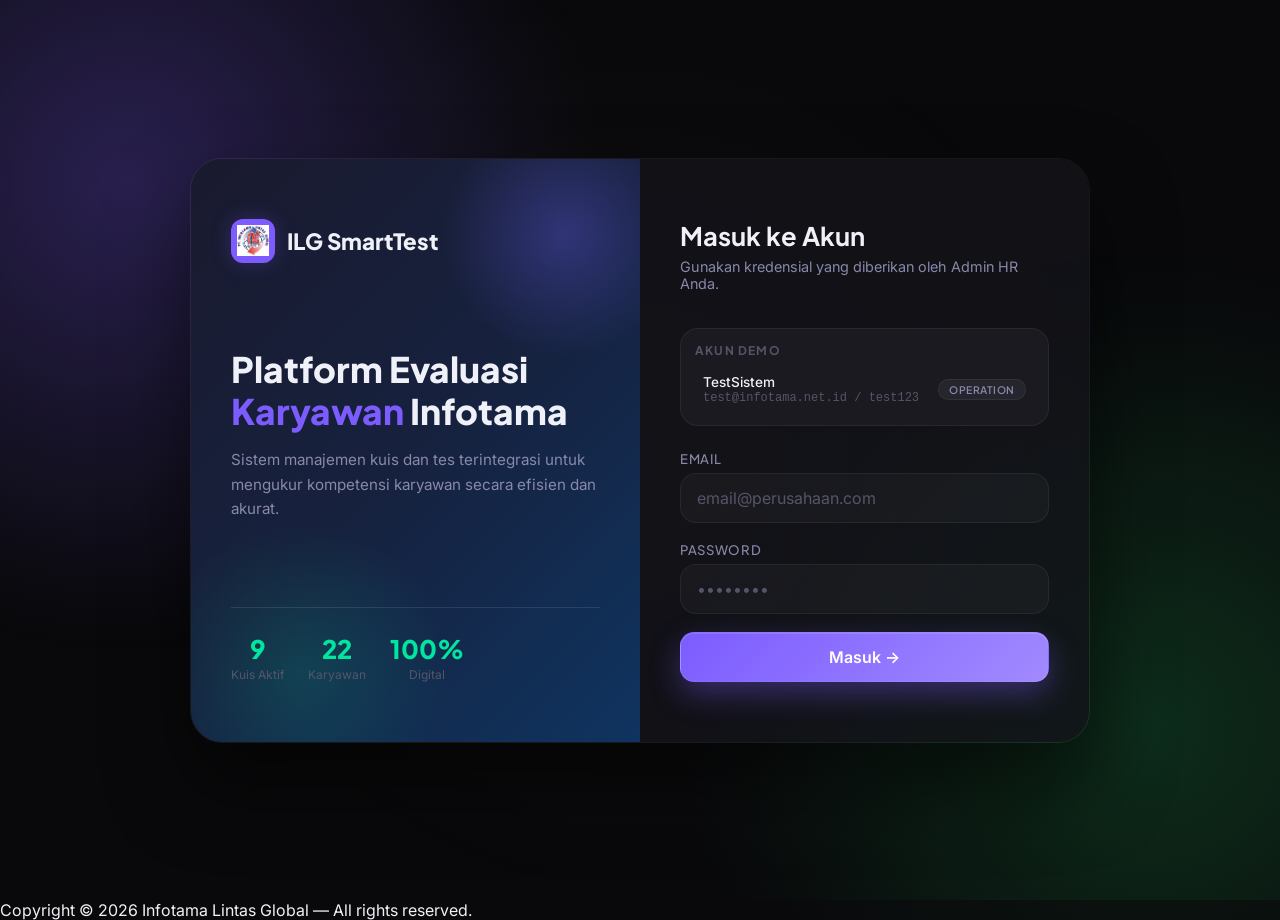
==== index.html @ 2c419a0a "Update index.html" ====
<!DOCTYPE html>
<html lang="id">
<head>
  <meta charset="UTF-8" />
  <meta name="viewport" content="width=device-width, initial-scale=1.0, maximum-scale=1.0, user-scalable=no">
  <title>ILG SmartTest — Sistem Kuis Karyawan</title>
  
  <link rel="preconnect" href="https://fonts.googleapis.com" />
  <link rel="preconnect" href="https://fonts.gstatic.com" crossorigin />
  <link href="https://fonts.googleapis.com/css2?family=Syne:wght@400;600;700;800&family=DM+Sans:ital,wght@0,300;0,400;0,500;0,700&display=swap" rel="stylesheet" />
  <link rel="manifest" href="manifest.json" />
  <link rel="stylesheet" href="style.css" />
  <link rel="stylesheet" href="style-modern-saas-2025.css">
</head>
<script>
     if ('serviceWorker' in navigator) {
       navigator.serviceWorker.register('/pwa/sw.js');
     }
     // fallback buat browser yang nggak support Background Sync (Safari/iOS)
     window.addEventListener('online', () => {
       navigator.serviceWorker.ready.then((reg) => {
         reg.active?.postMessage({ type: 'TRY_SYNC_RESULTS' });
       });
     });
   </script>
<body>
  <div id="app"></div>
  <script src="bundle1.min.js"></script>
  <footer class="site-footer">
    Copyright &copy; 2026 Infotama Lintas Global &mdash; All rights reserved.
  </footer>
</body>
</html>
---- style.css ----
:root {
  --bg-void: #0a0a0f;
  --bg-surface: #111118;
  --bg-card: #16161f;
  --bg-elevated: #1c1c28;
  --border: #2a2a3d;
  --border-bright: #3d3d5c;

  --accent: #6c63ff;
  --accent-glow: rgba(108, 99, 255, 0.25);
  --accent-dim: #3d3870;
  --green: #00e5a0;
  --green-glow: rgba(0, 229, 160, 0.2);
  --red: #ff4d6a;
  --red-glow: rgba(255, 77, 106, 0.2);
  --amber: #ffb347;
  --amber-glow: rgba(255, 179, 71, 0.2);

  --text-primary: #f0f0f8;
  --text-secondary: #8888aa;
  --text-muted: #55556a;

  --radius-sm: 6px;
  --radius-md: 12px;
  --radius-lg: 20px;
  --radius-xl: 28px;

  --font-display: 'Syne', sans-serif;
  --font-body: 'DM Sans', sans-serif;

  --transition: all 0.2s cubic-bezier(0.4, 0, 0.2, 1);
  --transition-slow: all 0.4s cubic-bezier(0.4, 0, 0.2, 1);
}

* { margin: 0; padding: 0; box-sizing: border-box; }

html {
  scroll-behavior: smooth;
  -webkit-text-size-adjust: 100%;
  -moz-text-size-adjust: 100%;
  text-size-adjust: 100%;
}

body {
  font-family: var(--font-body);
  background: var(--bg-void);
  color: var(--text-primary);
  min-height: 100vh;
  min-height: 100dvh;
  overflow-x: hidden;
  max-width: 100vw;
}

body::before {
  content: '';
  position: fixed;
  inset: 0;
  background:
    radial-gradient(ellipse 60% 40% at 15% 20%, rgba(108,99,255,0.08) 0%, transparent 60%),
    radial-gradient(ellipse 40% 60% at 85% 80%, rgba(0,229,160,0.05) 0%, transparent 60%);
  pointer-events: none;
  z-index: 0;
}

#app { position: relative; z-index: 1; }

::-webkit-scrollbar { width: 6px; }
::-webkit-scrollbar-track { background: var(--bg-surface); }
::-webkit-scrollbar-thumb { background: var(--border-bright); border-radius: 3px; }
::-webkit-scrollbar-thumb:hover { background: var(--accent-dim); }

h1, h2, h3, h4 { font-family: var(--font-display); }

/* ===== LAYOUT ===== */
.container { max-width: 1200px; margin: 0 auto; padding: 0 24px; }

/* ===== BUTTON SYSTEM ===== */
.btn {
  display: inline-flex; align-items: center; gap: 8px;
  padding: 10px 20px; border: none; border-radius: var(--radius-sm);
  font-family: var(--font-body); font-size: 0.9rem; font-weight: 500;
  cursor: pointer; transition: var(--transition); text-decoration: none;
  white-space: nowrap; position: relative; overflow: hidden;
  /* Touch-friendly */
  -webkit-tap-highlight-color: transparent;
  touch-action: manipulation;
}
.btn::after {
  content: ''; position: absolute; inset: 0;
  background: rgba(255,255,255,0); transition: var(--transition);
}
.btn:hover::after { background: rgba(255,255,255,0.06); }
.btn:active { transform: scale(0.97); }

.btn-primary {
  background: var(--accent); color: #fff;
  box-shadow: 0 0 20px var(--accent-glow);
}
.btn-primary:hover { box-shadow: 0 0 30px var(--accent-glow), 0 0 60px rgba(108,99,255,0.15); }

.btn-ghost {
  background: transparent; color: var(--text-secondary);
  border: 1px solid var(--border);
}
.btn-ghost:hover { border-color: var(--accent); color: var(--text-primary); }

.btn-danger {
  background: rgba(255,77,106,0.15); color: var(--red);
  border: 1px solid rgba(255,77,106,0.3);
}
.btn-danger:hover { background: rgba(255,77,106,0.25); }

.btn-success {
  background: rgba(0,229,160,0.15); color: var(--green);
  border: 1px solid rgba(0,229,160,0.3);
}
.btn-success:hover { background: rgba(0,229,160,0.25); }

.btn-sm { padding: 6px 14px; font-size: 0.8rem; }
.btn-lg { padding: 14px 28px; font-size: 1rem; font-weight: 600; }
.btn-full { width: 100%; justify-content: center; }

/* ===== CARD ===== */
.card {
  background: var(--bg-card); border: 1px solid var(--border);
  border-radius: var(--radius-lg); padding: 24px;
  transition: var(--transition);
}
.card:hover { border-color: var(--border-bright); }

.card-elevated {
  background: var(--bg-elevated); border: 1px solid var(--border-bright);
}

/* ===== BADGE ===== */
.badge {
  display: inline-flex; align-items: center; gap: 4px;
  padding: 3px 10px; border-radius: 99px;
  font-size: 0.75rem; font-weight: 600; font-family: var(--font-display);
  letter-spacing: 0.05em; text-transform: uppercase;
}
.badge-accent { background: var(--accent-glow); color: var(--accent); border: 1px solid var(--accent-dim); }
.badge-green { background: var(--green-glow); color: var(--green); border: 1px solid rgba(0,229,160,0.3); }
.badge-red { background: var(--red-glow); color: var(--red); border: 1px solid rgba(255,77,106,0.3); }
.badge-amber { background: var(--amber-glow); color: var(--amber); border: 1px solid rgba(255,179,71,0.3); }
.badge-muted { background: rgba(136,136,170,0.1); color: var(--text-secondary); border: 1px solid var(--border); }

/* ===== FORM ===== */
.form-group { display: flex; flex-direction: column; gap: 6px; margin-bottom: 18px; }
.form-label {
  font-size: 0.82rem; font-weight: 500; color: var(--text-secondary);
  font-family: var(--font-display); letter-spacing: 0.05em; text-transform: uppercase;
}
.form-input, .form-select, .form-textarea {
  background: var(--bg-elevated); border: 1px solid var(--border);
  border-radius: var(--radius-sm); padding: 11px 14px;
  color: var(--text-primary); font-family: var(--font-body);
  /* PENTING: min 16px agar iOS Safari tidak auto-zoom saat focus */
  font-size: 16px;
  transition: var(--transition); outline: none; width: 100%;
  -webkit-appearance: none;
  appearance: none;
}
.form-input:focus, .form-select:focus, .form-textarea:focus {
  border-color: var(--accent); box-shadow: 0 0 0 3px var(--accent-glow);
}
.form-input::placeholder { color: var(--text-muted); }
.form-select { cursor: pointer; }
.form-select option { background: var(--bg-elevated); color: var(--text-primary); }
.form-textarea { resize: vertical; min-height: 100px; }

/* ===========================
   LOGIN PAGE
   =========================== */
.login-page {
  min-height: 100vh;
  min-height: 100dvh;
  display: flex; align-items: center; justify-content: center;
  padding: 24px;
}
.login-wrap {
  display: grid; grid-template-columns: 1fr 1fr;
  max-width: 900px; width: 100%; border-radius: var(--radius-xl);
  overflow: hidden; border: 1px solid var(--border);
  box-shadow: 0 40px 80px rgba(0,0,0,0.5);
}
.login-hero {
  background: linear-gradient(135deg, #1a1a2e 0%, #16213e 50%, #0f3460 100%);
  padding: 60px 40px; display: flex; flex-direction: column;
  justify-content: space-between; position: relative; overflow: hidden;
}
.login-hero::before {
  content: '';
  position: absolute; top: -50px; right: -50px;
  width: 250px; height: 250px;
  border-radius: 50%;
  background: radial-gradient(circle, rgba(108,99,255,0.3) 0%, transparent 70%);
}
.login-hero::after {
  content: '';
  position: absolute; bottom: -80px; left: -40px;
  width: 300px; height: 300px; border-radius: 50%;
  background: radial-gradient(circle, rgba(0,229,160,0.15) 0%, transparent 70%);
}
.login-hero-logo {
  display: flex; align-items: center; gap: 12px; position: relative; z-index: 1;
}
.login-hero-logo-icon {
  width: 44px; height: 44px; background: var(--accent);
  border-radius: var(--radius-sm); display: flex; align-items: center; justify-content: center;
  font-size: 1.3rem; box-shadow: 0 0 20px var(--accent-glow);
}
.login-hero-logo span {
  font-family: var(--font-display); font-size: 1.4rem; font-weight: 800;
  color: var(--text-primary);
}
.login-hero-content { position: relative; z-index: 1; }
.login-hero-content h2 {
  font-size: 2.2rem; font-weight: 800; line-height: 1.2; margin-bottom: 16px;
  color: var(--text-primary);
}
.login-hero-content h2 span { color: var(--accent); }
.login-hero-content p { color: var(--text-secondary); line-height: 1.6; font-size: 0.95rem; }
.login-hero-stats {
  display: flex; gap: 24px; position: relative; z-index: 1;
  padding-top: 24px; border-top: 1px solid rgba(255,255,255,0.1);
}
.login-stat-item { text-align: center; }
.login-stat-item .val {
  font-family: var(--font-display); font-size: 1.6rem; font-weight: 800;
  color: var(--green);
}
.login-stat-item .lbl { font-size: 0.75rem; color: var(--text-muted); margin-top: 2px; }

.login-form-wrap {
  background: var(--bg-card); padding: 60px 40px;
  display: flex; flex-direction: column; justify-content: center;
}
.login-form-wrap h3 {
  font-size: 1.6rem; font-weight: 700; margin-bottom: 6px;
}
.login-form-wrap > p {
  color: var(--text-secondary); font-size: 0.9rem; margin-bottom: 36px;
}

.demo-accounts {
  background: var(--bg-elevated); border: 1px solid var(--border);
  border-radius: var(--radius-md); padding: 14px; margin-bottom: 24px;
}
.demo-accounts h4 {
  font-size: 0.75rem; font-weight: 700; color: var(--text-muted);
  font-family: var(--font-display); letter-spacing: 0.1em; text-transform: uppercase;
  margin-bottom: 10px;
}
.demo-row {
  display: flex; justify-content: space-between; align-items: center;
  padding: 6px 8px; border-bottom: 1px solid var(--border); cursor: pointer;
  border-radius: var(--radius-sm); transition: var(--transition);
  -webkit-tap-highlight-color: transparent;
  touch-action: manipulation;
}
.demo-row:last-child { border-bottom: none; }
.demo-row:hover { background: var(--bg-card); }
.demo-row-info { display: flex; flex-direction: column; gap: 1px; }
.demo-row-info .name { font-size: 0.85rem; font-weight: 500; color: var(--text-primary); }
.demo-row-info .creds { font-size: 0.75rem; color: var(--text-muted); font-family: monospace; }
.demo-row .badge { font-size: 0.65rem; }

/* ===========================
   NAV / SIDEBAR
   =========================== */
.layout { display: flex; min-height: 100vh; min-height: 100dvh; }

.sidebar {
  width: 260px; background: var(--bg-surface); border-right: 1px solid var(--border);
  display: flex; flex-direction: column; position: fixed; top: 0; left: 0;
  height: 100vh; z-index: 100; transition: var(--transition-slow);
  overflow-y: auto;
}
.sidebar-logo {
  padding: 28px 24px; display: flex; align-items: center; gap: 12px;
  border-bottom: 1px solid var(--border);
}
.sidebar-logo-icon {
  width: 40px; height: 40px; background: var(--accent);
  border-radius: var(--radius-sm); display: flex; align-items: center; justify-content: center;
  font-size: 1.2rem; flex-shrink: 0; box-shadow: 0 0 16px var(--accent-glow);
}
.sidebar-logo span {
  font-family: var(--font-display); font-size: 1.2rem; font-weight: 800;
}

.sidebar-user {
  padding: 20px 24px; border-bottom: 1px solid var(--border);
  display: flex; align-items: center; gap: 12px;
}
.sidebar-avatar {
  width: 38px; height: 38px; border-radius: 50%;
  background: linear-gradient(135deg, var(--accent), var(--green));
  display: flex; align-items: center; justify-content: center;
  font-family: var(--font-display); font-weight: 700; font-size: 0.9rem; flex-shrink: 0;
}
.sidebar-user-info { min-width: 0; }
.sidebar-user-info .name {
  font-size: 0.9rem; font-weight: 600; white-space: nowrap;
  overflow: hidden; text-overflow: ellipsis;
}
.sidebar-user-info .role { font-size: 0.75rem; color: var(--text-secondary); }

.sidebar-nav { padding: 16px 12px; flex: 1; }
.sidebar-section-label {
  font-size: 0.65rem; font-weight: 700; color: var(--text-muted);
  letter-spacing: 0.12em; text-transform: uppercase;
  padding: 0 12px; margin: 20px 0 8px;
  font-family: var(--font-display);
}
.sidebar-section-label:first-child { margin-top: 0; }

.nav-item {
  display: flex; align-items: center; gap: 10px;
  padding: 10px 12px; border-radius: var(--radius-sm);
  color: var(--text-secondary); font-size: 0.88rem; font-weight: 400;
  cursor: pointer; transition: var(--transition); position: relative;
  margin-bottom: 2px;
  -webkit-tap-highlight-color: transparent;
  touch-action: manipulation;
}
.nav-item:hover { background: var(--bg-elevated); color: var(--text-primary); }
.nav-item.active {
  background: var(--accent-glow); color: var(--accent);
  border: 1px solid rgba(108,99,255,0.2);
  font-weight: 500;
}
.nav-item .icon { font-size: 1rem; width: 20px; text-align: center; flex-shrink: 0; }
.nav-item .count {
  margin-left: auto; background: var(--accent); color: #fff;
  font-size: 0.65rem; font-weight: 700; padding: 1px 6px; border-radius: 99px;
}

.sidebar-footer {
  padding: 20px 24px; border-top: 1px solid var(--border);
}
.logout-btn {
  display: flex; align-items: center; gap: 10px;
  color: var(--text-muted); font-size: 0.85rem; cursor: pointer;
  padding: 8px 12px; border-radius: var(--radius-sm);
  transition: var(--transition); width: 100%;
  -webkit-tap-highlight-color: transparent;
  touch-action: manipulation;
}
.logout-btn:hover { color: var(--red); background: var(--red-glow); }

/* ===========================
   MAIN CONTENT
   =========================== */
.main-content {
  margin-left: 260px; flex: 1; padding: 0;
  min-height: 100vh;
}

.page-header {
  padding: 32px 36px 24px; border-bottom: 1px solid var(--border);
  background: var(--bg-surface);
  position: sticky; top: 0; z-index: 50;
  display: flex; align-items: center; justify-content: space-between;
}
.page-header-left h1 {
  font-size: 1.8rem; font-weight: 800; line-height: 1;
  margin-bottom: 4px;
}
.page-header-left p { color: var(--text-secondary); font-size: 0.9rem; }
.page-header-actions { display: flex; gap: 10px; align-items: center; }

.page-body { padding: 32px 36px; }

/* ===========================
   STATS GRID
   =========================== */
.stats-grid {
  display: grid; grid-template-columns: repeat(auto-fit, minmax(200px, 1fr));
  gap: 16px; margin-bottom: 32px;
}
.stat-card {
  background: var(--bg-card); border: 1px solid var(--border);
  border-radius: var(--radius-lg); padding: 22px 24px;
  transition: var(--transition); position: relative; overflow: hidden;
}
.stat-card::before {
  content: ''; position: absolute; top: 0; left: 0; right: 0; height: 2px;
}
.stat-card.accent::before { background: linear-gradient(90deg, var(--accent), transparent); }
.stat-card.green::before { background: linear-gradient(90deg, var(--green), transparent); }
.stat-card.red::before { background: linear-gradient(90deg, var(--red), transparent); }
.stat-card.amber::before { background: linear-gradient(90deg, var(--amber), transparent); }

.stat-card:hover { border-color: var(--border-bright); transform: translateY(-2px); }
.stat-icon {
  width: 42px; height: 42px; border-radius: var(--radius-sm);
  display: flex; align-items: center; justify-content: center; font-size: 1.2rem;
  margin-bottom: 14px;
}
.stat-icon.accent { background: var(--accent-glow); }
.stat-icon.green { background: var(--green-glow); }
.stat-icon.red { background: var(--red-glow); }
.stat-icon.amber { background: var(--amber-glow); }

.stat-value {
  font-family: var(--font-display); font-size: 2rem; font-weight: 800; line-height: 1;
  margin-bottom: 4px;
}
.stat-label { font-size: 0.82rem; color: var(--text-secondary); }
.stat-change { font-size: 0.75rem; margin-top: 6px; }
.stat-change.up { color: var(--green); }
.stat-change.down { color: var(--red); }

/* ===========================
   TABLE
   =========================== */
.table-wrap {
  background: var(--bg-card); border: 1px solid var(--border);
  border-radius: var(--radius-lg); overflow: hidden;
}
.table-header {
  padding: 18px 24px; border-bottom: 1px solid var(--border);
  display: flex; align-items: center; justify-content: space-between;
}
.table-header h3 { font-size: 1rem; font-weight: 700; }
.table-search {
  display: flex; align-items: center; gap: 8px;
  background: var(--bg-elevated); border: 1px solid var(--border);
  border-radius: var(--radius-sm); padding: 7px 12px;
}
.table-search input {
  background: transparent; border: none; outline: none;
  color: var(--text-primary); font-size: 16px; font-family: var(--font-body);
  width: 200px;
}
.table-search input::placeholder { color: var(--text-muted); }

table { width: 100%; border-collapse: collapse; }
thead th {
  padding: 12px 24px; text-align: left;
  font-size: 0.72rem; font-weight: 700; color: var(--text-muted);
  font-family: var(--font-display); letter-spacing: 0.1em; text-transform: uppercase;
  border-bottom: 1px solid var(--border); background: var(--bg-elevated);
}
tbody td {
  padding: 14px 24px; border-bottom: 1px solid var(--border);
  font-size: 0.88rem; transition: var(--transition);
}
tbody tr:last-child td { border-bottom: none; }
tbody tr:hover td { background: var(--bg-elevated); }

.avatar-cell { display: flex; align-items: center; gap: 10px; }
.avatar-mini {
  width: 32px; height: 32px; border-radius: 50%;
  background: linear-gradient(135deg, var(--accent), var(--green));
  display: flex; align-items: center; justify-content: center;
  font-size: 0.75rem; font-weight: 700; flex-shrink: 0;
}

/* ===========================
   QUIZ CARDS
   =========================== */
.quiz-grid {
  display: grid; grid-template-columns: repeat(auto-fill, minmax(300px, 1fr));
  gap: 20px; margin-bottom: 32px;
}
.quiz-card {
  background: var(--bg-card); border: 1px solid var(--border);
  border-radius: var(--radius-lg); padding: 24px;
  transition: var(--transition-slow); cursor: pointer; position: relative; overflow: hidden;
  -webkit-tap-highlight-color: transparent;
  touch-action: manipulation;
}
.quiz-card::before {
  content: ''; position: absolute; top: 0; left: 0; right: 0; height: 3px;
  background: linear-gradient(90deg, var(--accent), var(--green));
  transform: scaleX(0); transform-origin: left;
  transition: transform 0.3s ease;
}
.quiz-card:hover { border-color: var(--accent); transform: translateY(-4px); box-shadow: 0 16px 40px rgba(0,0,0,0.3); }
.quiz-card:hover::before { transform: scaleX(1); }

.quiz-card-header { display: flex; justify-content: space-between; align-items: flex-start; margin-bottom: 14px; }
.quiz-card-icon {
  width: 48px; height: 48px; border-radius: var(--radius-md);
  background: var(--accent-glow); border: 1px solid var(--accent-dim);
  display: flex; align-items: center; justify-content: center; font-size: 1.4rem;
}
.quiz-card-title { font-size: 1.1rem; font-weight: 700; margin-bottom: 6px; }
.quiz-card-desc { font-size: 0.84rem; color: var(--text-secondary); line-height: 1.5; margin-bottom: 16px; }
.quiz-card-meta {
  display: flex; gap: 16px; padding-top: 16px; border-top: 1px solid var(--border);
}
.quiz-meta-item { display: flex; flex-direction: column; gap: 2px; }
.quiz-meta-item .meta-val { font-size: 0.9rem; font-weight: 600; }
.quiz-meta-item .meta-lbl { font-size: 0.72rem; color: var(--text-muted); }

/* ===========================
   QUIZ TAKING SCREEN
   =========================== */
.quiz-screen { padding: 0; }

.quiz-topbar {
  background: var(--bg-surface); border-bottom: 1px solid var(--border);
  padding: 16px 36px; display: flex; align-items: center; justify-content: space-between;
  position: sticky; top: 0; z-index: 50;
}
.quiz-topbar-left { display: flex; align-items: center; gap: 16px; }
.quiz-topbar-left h2 { font-size: 1rem; font-weight: 700; }
.quiz-progress-wrap { display: flex; align-items: center; gap: 12px; }
.quiz-progress-bar {
  width: 160px; height: 4px; background: var(--bg-elevated);
  border-radius: 2px; overflow: hidden;
}
.quiz-progress-fill {
  height: 100%; background: linear-gradient(90deg, var(--accent), var(--green));
  border-radius: 2px; transition: width 0.4s ease;
}
.quiz-progress-text { font-size: 0.8rem; color: var(--text-secondary); }

.quiz-timer {
  display: flex; align-items: center; gap: 8px;
  background: var(--bg-elevated); border: 1px solid var(--border);
  border-radius: var(--radius-sm); padding: 8px 16px;
  font-family: var(--font-display); font-weight: 700; font-size: 1.1rem;
}
.quiz-timer.warning { border-color: var(--amber); color: var(--amber); background: var(--amber-glow); }
.quiz-timer.danger { border-color: var(--red); color: var(--red); background: var(--red-glow); animation: pulse 1s infinite; }
@keyframes pulse { 0%,100% { opacity: 1; } 50% { opacity: 0.6; } }

.quiz-body { padding: 40px 36px; max-width: 800px; margin: 0 auto; }

.question-nav {
  display: flex; gap: 8px; flex-wrap: wrap; margin-bottom: 32px;
}
.q-nav-btn {
  width: 36px; height: 36px; border-radius: var(--radius-sm);
  border: 1px solid var(--border); background: var(--bg-elevated);
  color: var(--text-secondary); font-size: 0.8rem; font-weight: 600;
  cursor: pointer; transition: var(--transition); font-family: var(--font-display);
  display: flex; align-items: center; justify-content: center;
  -webkit-tap-highlight-color: transparent;
  touch-action: manipulation;
}
.q-nav-btn:hover { border-color: var(--accent); color: var(--accent); }
.q-nav-btn.current { background: var(--accent); border-color: var(--accent); color: #fff; }
.q-nav-btn.answered { background: var(--bg-card); border-color: var(--green); color: var(--green); }

.question-card {
  background: var(--bg-card); border: 1px solid var(--border);
  border-radius: var(--radius-xl); padding: 36px; margin-bottom: 24px;
}
.question-num {
  font-size: 0.75rem; font-weight: 700; color: var(--accent);
  font-family: var(--font-display); letter-spacing: 0.1em; text-transform: uppercase;
  margin-bottom: 16px;
}
.question-text { font-size: 1.15rem; font-weight: 500; line-height: 1.6; margin-bottom: 28px; }

.options-grid { display: flex; flex-direction: column; gap: 12px; }
.option-item {
  display: flex; align-items: center; gap: 14px;
  padding: 14px 18px; border-radius: var(--radius-md);
  border: 1px solid var(--border); background: var(--bg-elevated);
  cursor: pointer; transition: var(--transition);
  -webkit-tap-highlight-color: transparent;
  touch-action: manipulation;
}
.option-item:hover { border-color: var(--accent-dim); background: var(--bg-card); }
.option-item.selected {
  border-color: var(--accent); background: var(--accent-glow);
  box-shadow: 0 0 0 1px var(--accent);
}
.option-letter {
  width: 32px; height: 32px; border-radius: 50%;
  border: 1px solid var(--border); display: flex; align-items: center; justify-content: center;
  font-size: 0.8rem; font-weight: 700; font-family: var(--font-display); flex-shrink: 0;
  transition: var(--transition);
}
.option-item.selected .option-letter {
  background: var(--accent); border-color: var(--accent); color: #fff;
}
.option-text { font-size: 0.92rem; line-height: 1.5; }

.quiz-nav-buttons {
  display: flex; justify-content: space-between; align-items: center;
}

/* ===========================
   RESULT SCREEN
   =========================== */
.result-screen {
  min-height: 100vh; display: flex; align-items: center; justify-content: center;
  padding: 40px 24px;
}
.result-card {
  max-width: 560px; width: 100%;
  background: var(--bg-card); border: 1px solid var(--border);
  border-radius: var(--radius-xl); padding: 48px 40px; text-align: center;
}
.result-score-ring {
  width: 140px; height: 140px; margin: 0 auto 28px;
  position: relative; display: flex; align-items: center; justify-content: center;
}
.result-score-ring svg {
  position: absolute; inset: 0; transform: rotate(-90deg);
}
.result-score-ring .score-num {
  font-family: var(--font-display); font-size: 2.4rem; font-weight: 800;
  position: relative; z-index: 1;
}
.result-card h2 { font-size: 1.8rem; font-weight: 800; margin-bottom: 8px; }
.result-card .result-subtitle { color: var(--text-secondary); font-size: 0.95rem; margin-bottom: 32px; }

.result-stats { display: grid; grid-template-columns: 1fr 1fr 1fr; gap: 16px; margin-bottom: 32px; }
.result-stat-item {
  background: var(--bg-elevated); border: 1px solid var(--border);
  border-radius: var(--radius-md); padding: 16px; text-align: center;
}
.result-stat-item .val { font-family: var(--font-display); font-size: 1.4rem; font-weight: 700; }
.result-stat-item .val.correct { color: var(--green); }
.result-stat-item .val.wrong { color: var(--red); }
.result-stat-item .val.skip { color: var(--amber); }
.result-stat-item .lbl { font-size: 0.72rem; color: var(--text-muted); margin-top: 4px; }

.status-banner {
  border-radius: var(--radius-md); padding: 14px 20px; margin-bottom: 28px;
  display: flex; align-items: center; gap: 12px;
}
.status-banner.pass { background: var(--green-glow); border: 1px solid rgba(0,229,160,0.3); }
.status-banner.fail { background: var(--red-glow); border: 1px solid rgba(255,77,106,0.3); }
.status-banner .status-icon { font-size: 1.5rem; }
.status-banner .status-text h4 { font-size: 0.95rem; font-weight: 700; margin-bottom: 2px; }
.status-banner .status-text p { font-size: 0.82rem; color: var(--text-secondary); }

/* ===========================
   MODAL
   =========================== */
.modal-overlay {
  position: fixed; inset: 0; background: rgba(0,0,0,0.7);
  backdrop-filter: blur(6px); -webkit-backdrop-filter: blur(6px);
  z-index: 1000;
  display: flex; align-items: center; justify-content: center;
  padding: 24px; opacity: 0; animation: fadeIn 0.2s ease forwards;
}
@keyframes fadeIn { to { opacity: 1; } }

.modal {
  background: var(--bg-card); border: 1px solid var(--border-bright);
  border-radius: var(--radius-xl); padding: 32px; max-width: 560px; width: 100%;
  transform: scale(0.95) translateY(10px); animation: slideIn 0.25s ease forwards;
  max-height: 90vh; overflow-y: auto;
}
@keyframes slideIn { to { transform: scale(1) translateY(0); } }
.modal-header { display: flex; justify-content: space-between; align-items: center; margin-bottom: 24px; }
.modal-header h3 { font-size: 1.2rem; font-weight: 700; }
.modal-close {
  width: 32px; height: 32px; border: none; border-radius: 50%;
  background: var(--bg-elevated); color: var(--text-secondary); cursor: pointer;
  font-size: 1.1rem; transition: var(--transition); display: flex; align-items: center; justify-content: center;
  -webkit-tap-highlight-color: transparent;
  touch-action: manipulation;
}
.modal-close:hover { background: var(--border); color: var(--text-primary); }
.modal-footer { display: flex; justify-content: flex-end; gap: 10px; margin-top: 24px; padding-top: 24px; border-top: 1px solid var(--border); }

/* ===========================
   NOTIFICATION
   =========================== */
.notification {
  position: fixed; top: 24px; right: 24px; z-index: 9999;
  background: var(--bg-elevated); border: 1px solid var(--border-bright);
  border-radius: var(--radius-md); padding: 14px 18px;
  display: flex; align-items: center; gap: 12px;
  box-shadow: 0 8px 32px rgba(0,0,0,0.4);
  animation: notifIn 0.3s ease; max-width: 340px;
}
@keyframes notifIn {
  from { opacity: 0; transform: translateX(60px); }
  to { opacity: 1; transform: translateX(0); }
}
.notification.success { border-color: rgba(0,229,160,0.4); }
.notification.error { border-color: rgba(255,77,106,0.4); }
.notification .notif-icon { font-size: 1.2rem; flex-shrink: 0; }
.notification .notif-text { font-size: 0.875rem; line-height: 1.4; }

/* ===========================
   EMPTY STATE
   =========================== */
.empty-state {
  text-align: center; padding: 60px 20px;
  color: var(--text-secondary);
}
.empty-state .empty-icon { font-size: 3rem; margin-bottom: 16px; opacity: 0.5; }
.empty-state h3 { font-size: 1.1rem; font-weight: 700; color: var(--text-primary); margin-bottom: 6px; }
.empty-state p { font-size: 0.88rem; }

/* ===========================
   SCORE BAR
   =========================== */
.score-bar-wrap { display: flex; align-items: center; gap: 10px; }
.score-bar {
  flex: 1; height: 6px; background: var(--bg-elevated);
  border-radius: 3px; overflow: hidden;
}
.score-bar-fill { height: 100%; border-radius: 3px; transition: width 0.8s ease; }
.score-bar-fill.high { background: var(--green); }
.score-bar-fill.mid { background: var(--amber); }
.score-bar-fill.low { background: var(--red); }
.score-text { font-size: 0.82rem; font-weight: 600; min-width: 36px; text-align: right; }

/* ===========================
   DETAIL VIEW
   =========================== */
.detail-grid { display: grid; grid-template-columns: 1fr 1fr; gap: 20px; margin-bottom: 24px; }
.detail-item { display: flex; flex-direction: column; gap: 4px; }
.detail-item .dlbl { font-size: 0.72rem; font-weight: 700; color: var(--text-muted); font-family: var(--font-display); letter-spacing: 0.08em; text-transform: uppercase; }
.detail-item .dval { font-size: 0.92rem; color: var(--text-primary); font-weight: 500; }

/* ===========================
   ANSWER REVIEW
   =========================== */
.answer-review-item {
  background: var(--bg-elevated); border: 1px solid var(--border);
  border-radius: var(--radius-md); padding: 16px; margin-bottom: 12px;
}
.answer-review-item.correct-answer { border-color: rgba(0,229,160,0.4); }
.answer-review-item.wrong-answer { border-color: rgba(255,77,106,0.4); }
.answer-num { font-size: 0.72rem; font-weight: 700; color: var(--accent); font-family: var(--font-display); text-transform: uppercase; letter-spacing: 0.08em; margin-bottom: 6px; }
.answer-question { font-size: 0.88rem; font-weight: 500; margin-bottom: 10px; }
.answer-choices { display: flex; flex-direction: column; gap: 6px; }
.answer-choice { font-size: 0.82rem; padding: 6px 10px; border-radius: var(--radius-sm); }
.answer-choice.given-correct { background: var(--green-glow); color: var(--green); }
.answer-choice.given-wrong { background: var(--red-glow); color: var(--red); }
.answer-choice.correct-ans { background: var(--green-glow); color: var(--green); border: 1px dashed var(--green); }
.answer-choice.not-selected { color: var(--text-muted); }

/* ===========================
   TABS
   =========================== */
.tabs { display: flex; gap: 4px; margin-bottom: 24px; background: var(--bg-elevated); border: 1px solid var(--border); border-radius: var(--radius-md); padding: 4px; }
.tab-btn {
  flex: 1; padding: 9px 16px; border: none; border-radius: var(--radius-sm);
  background: transparent; color: var(--text-secondary);
  font-family: var(--font-body); font-size: 0.85rem; font-weight: 500;
  cursor: pointer; transition: var(--transition);
  -webkit-tap-highlight-color: transparent;
  touch-action: manipulation;
}
.tab-btn.active { background: var(--bg-card); color: var(--text-primary); box-shadow: 0 2px 8px rgba(0,0,0,0.3); }

@supports (padding: env(safe-area-inset-top)) {
  .page-header {
    padding-left: max(36px, env(safe-area-inset-left));
    padding-right: max(36px, env(safe-area-inset-right));
  }
  .login-page {
    padding-bottom: max(24px, env(safe-area-inset-bottom));
  }
}

/* ===========================
   RESPONSIVE — TABLET & MOBILE
   =========================== */

@media (max-width: 1024px) {
  .sidebar { width: 220px; }
  .main-content { margin-left: 220px; }
  .page-body { padding: 24px; }
  .page-header { padding: 24px 24px 18px; }
  .quiz-body { padding: 28px 24px; }
}

@media (max-width: 768px) {

  /* --- LOGIN --- */
  .login-page {
    padding: 0;
    align-items: flex-start;  
  }
  .login-wrap {
    grid-template-columns: 1fr;
    border-radius: 0 0 var(--radius-xl) var(--radius-xl); 
    max-width: 100%;
    min-height: 100vh;
    min-height: 100dvh;
    border-left: none;
    border-right: none;
    border-top: none;
  }

  .login-hero {
    display: flex;
    padding: 28px 24px 24px;
    min-height: auto;
    background: linear-gradient(135deg, #1a1a2e 0%, #16213e 50%, #0f3460 100%);
  }
  .login-hero-content h2 {
    font-size: 1.5rem;
    margin-bottom: 8px;
  }
  .login-hero-content p {
    font-size: 0.82rem;
    display: none; 
  }
  .login-hero-stats {
    gap: 16px;
    padding-top: 16px;
  }
  .login-stat-item .val {
    font-size: 1.2rem;
  }

  .login-form-wrap {
    padding: 28px 24px;
    padding-bottom: calc(28px + env(safe-area-inset-bottom, 0px));
  }
  .login-form-wrap h3 { font-size: 1.4rem; }
  /* --- SIDEBAR → BOTTOM NAV BAR --- */
  .sidebar {
    width: 100%;
    height: auto;
    position: fixed;
    bottom: 0;
    top: auto;
    left: 0;
    right: 0;
    flex-direction: row;
    border-right: none;
    border-top: 1px solid var(--border);
    z-index: 200;
    overflow-x: auto;
    overflow-y: visible;
    padding: 0;
    padding-bottom: env(safe-area-inset-bottom, 0px);
    scrollbar-width: none;
  }
  .sidebar::-webkit-scrollbar { display: none; }

  .sidebar-logo,
  .sidebar-user,
  .sidebar-section-label { display: none; }

  .sidebar-nav {
    display: flex;
    flex-direction: row;
    padding: 0;
    width: 100%;
    justify-content: space-around;
    flex: 1;
  }

  .nav-item {
    flex-direction: column;
    align-items: center;
    justify-content: center;
    gap: 3px;
    padding: 10px 6px;
    border-radius: 0;
    font-size: 0.65rem;
    min-width: 56px;
    flex: 1;
    margin-bottom: 0;
    border: none !important;
    background: transparent !important;
  }
  .nav-item .icon {
    font-size: 1.3rem;
    width: auto;
    line-height: 1;
  }
  .nav-item .count { display: none; }
  .nav-item.active {
    color: var(--accent);
    border-top: 2px solid var(--accent) !important;
    background: transparent !important;
  }

  .sidebar-footer {
    display: flex !important;
    padding: 0;
    border: none;
    flex-shrink: 0;
  }
  .logout-btn {
    flex-direction: column;
    align-items: center;
    justify-content: center;
    gap: 3px;
    padding: 10px 6px;
    border-radius: 0;
    font-size: 0.65rem;
    min-width: 56px;
    flex: 1;
    width: auto;
    background: transparent;
  }
  .logout-btn .icon-text { font-size: 1.3rem; }

  /* --- MAIN CONTENT --- */
  .main-content {
    margin-left: 0;
    margin-bottom: 64px;
    margin-bottom: calc(64px + env(safe-area-inset-bottom, 0px));
  }

  /* --- PAGE HEADER --- */
  .page-header {
    padding: 18px 16px 14px;
    flex-direction: column;
    align-items: flex-start;
    gap: 10px;
    position: sticky;
    top: 0;
  }
  .page-header-left h1 { font-size: clamp(1.2rem, 5vw, 1.5rem); }
  .page-header-left p { font-size: 0.82rem; }
  .page-header-actions {
    width: 100%;
    flex-wrap: wrap;
  }
  .page-header-actions .btn { font-size: 0.82rem; padding: 8px 14px; }

  .page-body { padding: 16px; }

  /* --- STATS GRID --- */
  .stats-grid {
    grid-template-columns: 1fr 1fr;
    gap: 12px;
    margin-bottom: 20px;
  }
  .stat-card { padding: 16px 14px; }
  .stat-icon { width: 36px; height: 36px; font-size: 1rem; margin-bottom: 10px; }
  .stat-value { font-size: clamp(1.4rem, 5vw, 1.8rem); }
  .stat-label { font-size: 0.75rem; }

  /* --- QUIZ GRID --- */
  .quiz-grid { grid-template-columns: 1fr; gap: 12px; }
  .quiz-card { padding: 18px 16px; }

  /* --- TABLE --- */
  .table-wrap {
    border-radius: var(--radius-md);
    overflow-x: auto;
    -webkit-overflow-scrolling: touch;
  }
  .table-header {
    padding: 14px 16px;
    flex-direction: column;
    align-items: flex-start;
    gap: 10px;
  }
  .table-search input { width: 140px; }
  thead th { padding: 10px 12px; font-size: 0.65rem; }
  tbody td { padding: 12px 12px; font-size: 0.82rem; }
  .score-bar-wrap { max-width: 90px; }

  /* --- QUIZ SCREEN --- */
  .quiz-topbar {
    padding: 12px 16px;
    flex-wrap: wrap;
    gap: 8px;
  }
  .quiz-topbar-left { flex-wrap: wrap; gap: 8px; }
  .quiz-topbar-left h2 { font-size: 0.9rem; }
  .quiz-progress-bar { width: 100px; }
  .quiz-progress-text { font-size: 0.72rem; }
  .quiz-timer { font-size: 0.95rem; padding: 6px 12px; }

  .quiz-body { padding: 16px; }
  .question-card { padding: 20px 16px; border-radius: var(--radius-lg); }
  .question-text { font-size: 0.97rem; margin-bottom: 20px; }
  .question-nav { gap: 6px; margin-bottom: 20px; }
  .q-nav-btn { width: 32px; height: 32px; font-size: 0.72rem; }

  .option-item { padding: 12px 14px; }
  .option-letter { width: 28px; height: 28px; font-size: 0.75rem; }
  .option-text { font-size: 0.85rem; }

  .quiz-nav-buttons { gap: 8px; }
  .quiz-nav-buttons .btn { flex: 1; justify-content: center; font-size: 0.85rem; padding: 10px 12px; }

  /* --- RESULT SCREEN --- */
  .result-screen {
    padding: 20px 16px;
    padding-bottom: calc(80px + env(safe-area-inset-bottom, 0px));
    align-items: flex-start;
  }
  .result-card { padding: 28px 20px; border-radius: var(--radius-lg); }
  .result-score-ring { width: 120px; height: 120px; }
  .result-score-ring .score-num { font-size: 2rem; }
  .result-card h2 { font-size: 1.4rem; }
  .result-stats {
    grid-template-columns: 1fr 1fr 1fr;
    gap: 10px;
  }
  .result-stat-item { padding: 12px 8px; }
  .result-stat-item .val { font-size: 1.2rem; }
  .result-stat-item .lbl { font-size: 0.65rem; }

  /* --- MODAL → BOTTOM SHEET --- */
  .modal-overlay {
    padding: 0;
    align-items: flex-end;
  }
  .modal {
    border-radius: var(--radius-xl) var(--radius-xl) 0 0;
    max-width: 100%;
    max-height: 90vh;
    max-height: 90dvh;
    padding: 24px 20px;
    padding-bottom: calc(24px + env(safe-area-inset-bottom, 0px));
    animation: slideUp 0.3s ease forwards;
  }
  @keyframes slideUp {
    from { transform: translateY(100%); }
    to { transform: translateY(0); }
  }
  .modal-footer { flex-direction: column-reverse; }
  .modal-footer .btn { width: 100%; justify-content: center; }

  /* --- DETAIL GRID --- */
  .detail-grid { grid-template-columns: 1fr; gap: 12px; }

  /* --- NOTIFICATION → TOP FULL WIDTH --- */
  .notification {
    top: 12px;
    right: 12px;
    left: 12px;
    max-width: none;
  }
}

/* ===== SMALL MOBILE (max 400px) ===== */
@media (max-width: 400px) {
  .stats-grid { gap: 8px; }
  .stat-card { padding: 14px 12px; }
  .stat-value { font-size: 1.4rem; }
  .page-header-left h1 { font-size: 1.15rem; }
  .btn-lg { padding: 12px 16px; font-size: 0.9rem; }
  .quiz-timer { font-size: 0.85rem; padding: 5px 10px; }
  .login-form-wrap { padding: 28px 16px; }
  .result-stats { gap: 8px; }
  .result-stat-item .val { font-size: 1.1rem; }
}
---- style-modern-saas-2025.css ----
/* =====================================================
   MODERN SAAS 2025 OVERRIDES
   Drop this at the END of your existing style.css
   ===================================================== */

@import url('https://fonts.googleapis.com/css2?family=Inter:wght@400;500;600;700;800&family=Plus+Jakarta+Sans:wght@600;700;800&display=swap');

:root{
  --font-display:'Plus Jakarta Sans',sans-serif;
  --font-body:'Inter',sans-serif;

  --bg-void:#09090b;
  --bg-surface:#0f0f13;

  --bg-card:rgba(20,20,26,.78);
  --bg-elevated:rgba(28,28,36,.86);

  --border:rgba(255,255,255,.06);
  --border-bright:rgba(255,255,255,.12);

  --accent:#7c5cff;
  --accent-hover:#9277ff;
  --accent-glow:rgba(124,92,255,.25);

  --radius-sm:12px;
  --radius-md:18px;
  --radius-lg:24px;
  --radius-xl:32px;
}

body{
  background:
    radial-gradient(circle at 10% 20%, rgba(124,92,255,.12), transparent 30%),
    radial-gradient(circle at 90% 80%, rgba(34,197,94,.08), transparent 30%),
    #09090b;
}

body::before{
  background:
    radial-gradient(circle at 10% 20%, rgba(124,92,255,.18), transparent 35%),
    radial-gradient(circle at 90% 80%, rgba(34,197,94,.12), transparent 35%),
    radial-gradient(circle at 50% 50%, rgba(255,255,255,.03), transparent 60%);
}

.card,
.quiz-card,
.stat-card,
.table-wrap,
.modal,
.question-card,
.result-card{
  background:rgba(18,18,25,.78) !important;
  backdrop-filter:blur(20px);
  -webkit-backdrop-filter:blur(20px);
  border:1px solid rgba(255,255,255,.08) !important;
  box-shadow:
      0 8px 32px rgba(0,0,0,.25),
      inset 0 1px 0 rgba(255,255,255,.04);
}

.card::after,
.quiz-card::after,
.stat-card::after{
  content:'';
  position:absolute;
  inset:0;
  pointer-events:none;
  background:linear-gradient(
      180deg,
      rgba(255,255,255,.04),
      transparent 25%
  );
}

.btn{
  border-radius:14px;
  font-weight:600;
}

.btn-primary{
  background:linear-gradient(
      135deg,
      #7c5cff,
      #a18aff
  ) !important;

  border:1px solid rgba(255,255,255,.08);

  box-shadow:
      0 12px 30px rgba(124,92,255,.35),
      inset 0 1px 0 rgba(255,255,255,.12);
}

.btn-primary:hover{
  transform:translateY(-2px);
  box-shadow:
      0 18px 40px rgba(124,92,255,.45);
}

.form-input,
.form-select,
.form-textarea{
  background:rgba(255,255,255,.03) !important;
  border:1px solid rgba(255,255,255,.06) !important;
  border-radius:16px !important;
  padding:14px 16px !important;
}

.form-input:focus,
.form-select:focus,
.form-textarea:focus{
  border-color:#7c5cff !important;
  background:rgba(255,255,255,.05) !important;
  box-shadow:0 0 0 4px rgba(124,92,255,.15) !important;
}

.sidebar{
  background:rgba(12,12,16,.86) !important;
  backdrop-filter:blur(24px);
  -webkit-backdrop-filter:blur(24px);
}

.nav-item{
  border-radius:14px;
}

.nav-item.active{
  background:rgba(124,92,255,.12) !important;
  border:1px solid rgba(124,92,255,.22) !important;
  color:#fff !important;
}

.page-header{
  background:rgba(15,15,19,.85);
  backdrop-filter:blur(20px);
}

.quiz-card:hover,
.stat-card:hover,
.card:hover{
  transform:translateY(-4px);
  box-shadow:
      0 24px 50px rgba(0,0,0,.35);
}

.modal{
  max-width:760px !important;
  background:linear-gradient(
      180deg,
      rgba(24,24,34,.96),
      rgba(14,14,20,.96)
  ) !important;
}

.modal-header{
  border-bottom:1px solid rgba(255,255,255,.06);
  padding-bottom:20px;
}

.table-search,
.quiz-timer{
  background:rgba(255,255,255,.03);
  backdrop-filter:blur(10px);
}

.stat-card{
  overflow:hidden;
}

.stat-value{
  letter-spacing:-0.04em;
}

.quiz-card-icon,
.sidebar-logo-icon{
  background:linear-gradient(
      135deg,
      #7c5cff,
      #9d87ff
  ) !important;
}

@media (max-width:768px){
  .modal{
    border-radius:28px 28px 0 0 !important;
  }

  .page-header{
    backdrop-filter:blur(16px);
  }
}
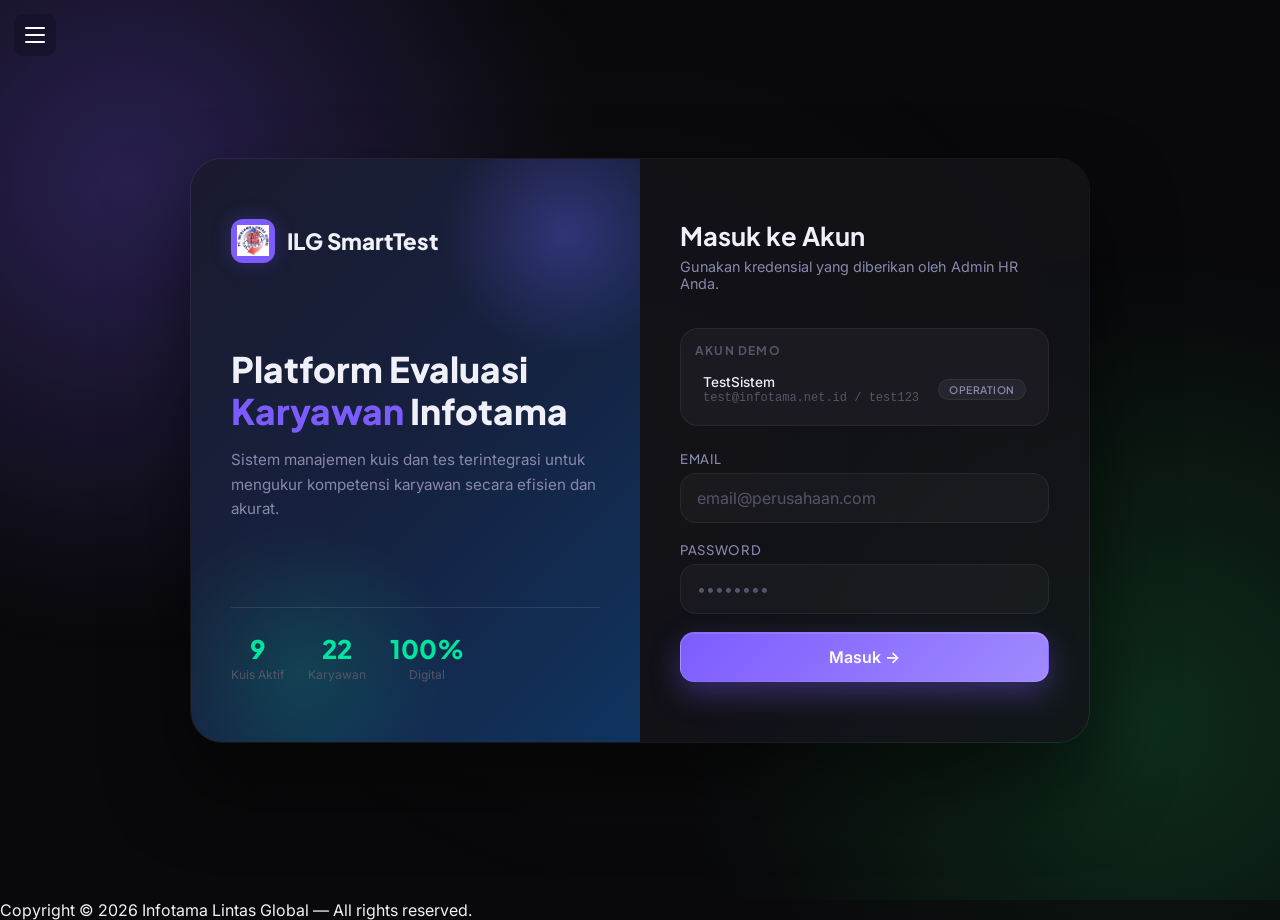
==== commit 1f24004d: "Update index.html" ====
--- a/index.html
+++ b/index.html
@@ -4,7 +4,7 @@
   <meta charset="UTF-8" />
   <meta name="viewport" content="width=device-width, initial-scale=1.0, maximum-scale=1.0, user-scalable=no">
   <title>ILG SmartTest — Sistem Kuis Karyawan</title>
-  
+ 
   <link rel="preconnect" href="https://fonts.googleapis.com" />
   <link rel="preconnect" href="https://fonts.gstatic.com" crossorigin />
   <link href="https://fonts.googleapis.com/css2?family=Syne:wght@400;600;700;800&family=DM+Sans:ital,wght@0,300;0,400;0,500;0,700&display=swap" rel="stylesheet" />
@@ -12,22 +12,114 @@
   <link rel="stylesheet" href="style.css" />
   <link rel="stylesheet" href="style-modern-saas-2025.css">
 </head>
-<script>
-     if ('serviceWorker' in navigator) {
-       navigator.serviceWorker.register('/pwa/sw.js');
-     }
-     // fallback buat browser yang nggak support Background Sync (Safari/iOS)
-     window.addEventListener('online', () => {
-       navigator.serviceWorker.ready.then((reg) => {
-         reg.active?.postMessage({ type: 'TRY_SYNC_RESULTS' });
-       });
-     });
-   </script>
 <body>
+ 
+  <!-- ==== HAMBURGER MENU ==== -->
+  <div id="hb-overlay">
+    <button id="hb-toggle" aria-label="Buka menu">
+      <span></span><span></span><span></span>
+    </button>
+ 
+    <div id="hb-backdrop"></div>
+ 
+    <nav id="hb-drawer">
+      <div class="hb-drawer-header">
+        <img src="logoilg.jpeg" alt="Logo" class="hb-logo" />
+        <span>ILG SmartTest</span>
+      </div>
+      <ul id="hb-menu-list"><!-- diisi otomatis lewat JS --></ul>
+    </nav>
+  </div>
+  <!-- ==== END HAMBURGER MENU ==== -->
+ 
   <div id="app"></div>
+ 
+  <script>
+    // Sesuaikan daftar ini dengan teks tombol nav yang SUDAH ADA di app Anda.
+    // 'match' = teks yang dicari di tombol/link nav yang dirender bundle1.min.js.
+    // 'label' = teks yang tampil di drawer hamburger.
+    var MENU_ITEMS = [
+      { label: 'Beranda', match: 'Beranda' },
+      { label: 'Kuis Saya', match: 'Kuis Saya' },
+      { label: 'Hasil Saya', match: 'Hasil Saya' },
+      { label: 'Keluar', match: 'Keluar' }
+    ];
+ 
+    (function () {
+      var toggleBtn = document.getElementById('hb-toggle');
+      var drawer = document.getElementById('hb-drawer');
+      var backdrop = document.getElementById('hb-backdrop');
+      var list = document.getElementById('hb-menu-list');
+ 
+      function buildMenu() {
+        list.innerHTML = '';
+        MENU_ITEMS.forEach(function (item) {
+          var li = document.createElement('li');
+          var a = document.createElement('a');
+          a.href = '#';
+          a.textContent = item.label;
+          a.addEventListener('click', function (e) {
+            e.preventDefault();
+            triggerExistingNav(item.match);
+            closeDrawer();
+          });
+          li.appendChild(a);
+          list.appendChild(li);
+        });
+      }
+ 
+      // Cari elemen nav yang SUDAH dirender oleh bundle1.min.js berdasarkan
+      // teksnya, lalu "klik" elemen itu — supaya routing SPA yang sudah ada tetap dipakai.
+      function triggerExistingNav(matchText) {
+        var candidates = document.querySelectorAll('#app button, #app a, #app [role="button"]');
+        for (var i = 0; i < candidates.length; i++) {
+          var el = candidates[i];
+          if (el.closest('#hb-overlay')) continue;
+          if (el.textContent && el.textContent.trim().indexOf(matchText) !== -1) {
+            el.click();
+            return;
+          }
+        }
+        console.warn('[hamburger] Tombol nav dengan teks "' + matchText + '" tidak ditemukan di halaman ini.');
+      }
+ 
+      function openDrawer() {
+        drawer.classList.add('open');
+        backdrop.classList.add('show');
+        toggleBtn.classList.add('open');
+      }
+      function closeDrawer() {
+        drawer.classList.remove('open');
+        backdrop.classList.remove('show');
+        toggleBtn.classList.remove('open');
+      }
+ 
+      toggleBtn.addEventListener('click', function () {
+        drawer.classList.contains('open') ? closeDrawer() : openDrawer();
+      });
+      backdrop.addEventListener('click', closeDrawer);
+ 
+      buildMenu();
+    })();
+  </script>
+ 
   <script src="bundle1.min.js"></script>
+ 
   <footer class="site-footer">
     Copyright &copy; 2026 Infotama Lintas Global &mdash; All rights reserved.
   </footer>
+ 
+  <script>
+    if ('serviceWorker' in navigator) {
+      navigator.serviceWorker.register('/pwa/sw.js');
+    }
+    // fallback buat browser yang nggak support Background Sync (Safari/iOS)
+    window.addEventListener('online', () => {
+      navigator.serviceWorker.ready.then((reg) => {
+        reg.active?.postMessage({ type: 'TRY_SYNC_RESULTS' });
+      });
+    });
+  </script>
+ 
 </body>
 </html>
--- a/style.css
+++ b/style.css
@@ -1033,6 +1033,82 @@
   }
 }
 
+/* ===== Hamburger Menu — ILG SmartTest ===== */
+#hb-toggle {
+  position: fixed;
+  top: 14px;
+  left: 14px;
+  z-index: 1000;
+  width: 42px;
+  height: 42px;
+  border-radius: 10px;
+  border: none;
+  background: rgba(20, 18, 40, 0.7);
+  backdrop-filter: blur(6px);
+  display: flex;
+  flex-direction: column;
+  justify-content: center;
+  align-items: center;
+  gap: 5px;
+  cursor: pointer;
+}
+#hb-toggle span {
+  display: block;
+  width: 20px;
+  height: 2px;
+  background: #ffffff;
+  border-radius: 2px;
+  transition: transform 0.25s ease, opacity 0.25s ease;
+}
+#hb-toggle.open span:nth-child(1) { transform: translateY(7px) rotate(45deg); }
+#hb-toggle.open span:nth-child(2) { opacity: 0; }
+#hb-toggle.open span:nth-child(3) { transform: translateY(-7px) rotate(-45deg); }
+
+#hb-backdrop {
+  position: fixed;
+  inset: 0;
+  background: rgba(0, 0, 0, 0.5);
+  z-index: 998;
+  opacity: 0;
+  pointer-events: none;
+  transition: opacity 0.25s ease;
+}
+#hb-backdrop.show { opacity: 1; pointer-events: auto; }
+
+#hb-drawer {
+  position: fixed;
+  top: 0;
+  left: 0;
+  height: 100%;
+  width: 260px;
+  max-width: 78vw;
+  background: #14121f;
+  border-right: 1px solid rgba(255, 255, 255, 0.08);
+  z-index: 999;
+  transform: translateX(-100%);
+  transition: transform 0.28s ease;
+  display: flex;
+  flex-direction: column;
+  padding-top: 20px;
+}
+#hb-drawer.open { transform: translateX(0); }
+
+.hb-drawer-header {
+  display: flex;
+  align-items: center;
+  gap: 10px;
+  padding: 0 18px 20px 18px;
+  border-bottom: 1px solid rgba(255, 255, 255, 0.08);
+  color: #fff;
+  font-weight: 700;
+}
+.hb-logo { width: 32px; height: 32px; border-radius: 8px; object-fit: cover; }
+
+#hb-menu-list { list-style: none; margin: 0; padding: 10px 0; }
+#hb-menu-list li a {
+  display: block;
+  padding: 13px 20px;
+  
 /* ===== SMALL MOBILE (max 400px) ===== */
 @media (max-width: 400px) {
   .stats-grid { gap: 8px; }
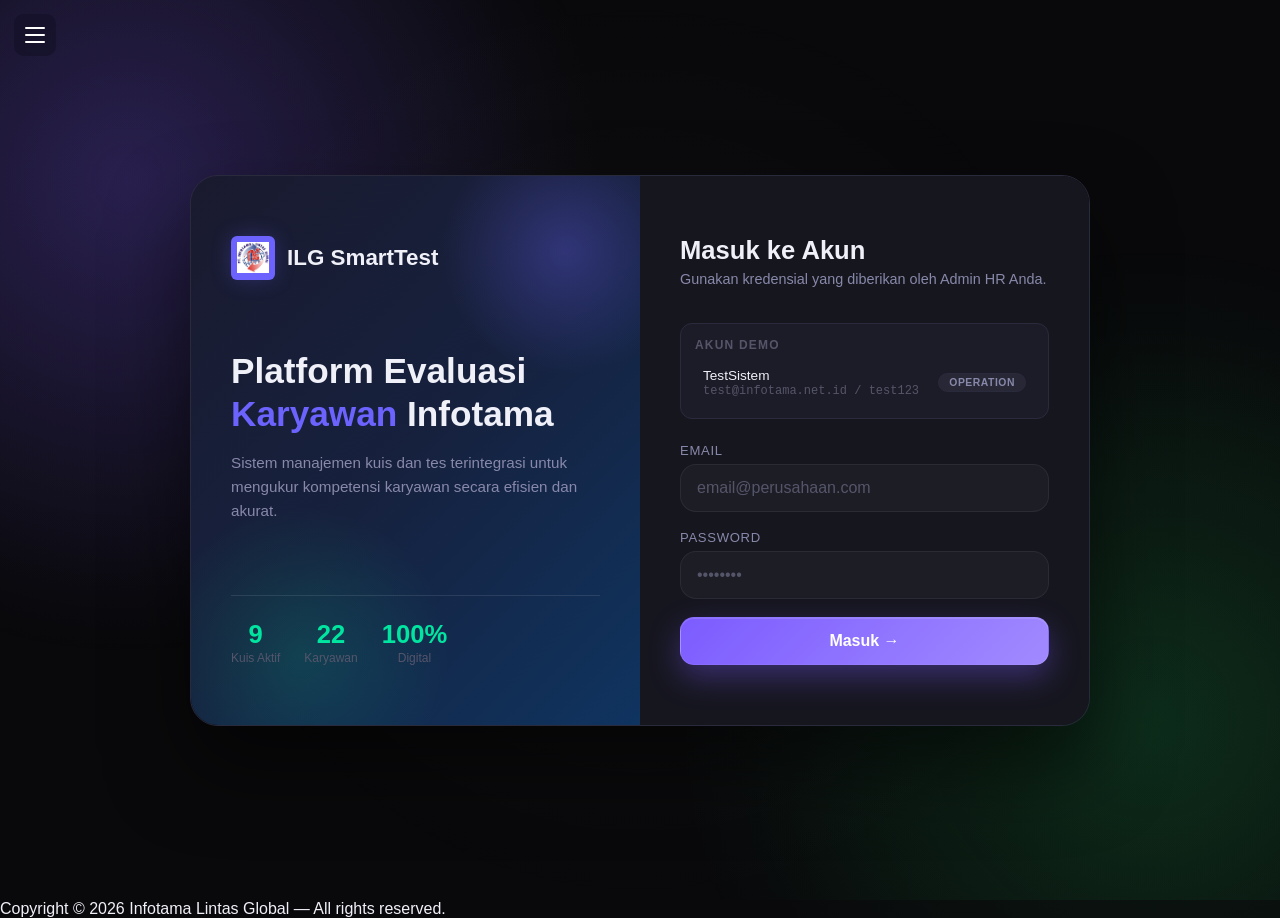
==== commit d266b92a: "Update index.html" ====
--- a/index.html
+++ b/index.html
@@ -100,6 +100,17 @@
       backdrop.addEventListener('click', closeDrawer);
  
       buildMenu();
+      function updateVisibility() {
+        var loggedIn = !!document.querySelector('#app .sidebar');
+        toggleBtn.classList.toggle('visible', loggedIn);
+        if (!loggedIn) closeDrawer(); // auto-tutup drawer kalau balik ke login (misal logout)
+      }
+      
+      var appEl = document.getElementById('app');
+      if (appEl) {
+        new MutationObserver(updateVisibility).observe(appEl, { childList: true, subtree: true });
+      }
+      updateVisibility(); // cek langsung saat pertama load
     })();
   </script>
  
--- a/style.css
+++ b/style.css
@@ -1,3 +1,4 @@
+
 :root {
   --bg-void: #0a0a0f;
   --bg-surface: #111118;
@@ -5,7 +6,7 @@
   --bg-elevated: #1c1c28;
   --border: #2a2a3d;
   --border-bright: #3d3d5c;
-
+ 
   --accent: #6c63ff;
   --accent-glow: rgba(108, 99, 255, 0.25);
   --accent-dim: #3d3870;
@@ -15,32 +16,32 @@
   --red-glow: rgba(255, 77, 106, 0.2);
   --amber: #ffb347;
   --amber-glow: rgba(255, 179, 71, 0.2);
-
+ 
   --text-primary: #f0f0f8;
   --text-secondary: #8888aa;
   --text-muted: #55556a;
-
+ 
   --radius-sm: 6px;
   --radius-md: 12px;
   --radius-lg: 20px;
   --radius-xl: 28px;
-
+ 
   --font-display: 'Syne', sans-serif;
   --font-body: 'DM Sans', sans-serif;
-
+ 
   --transition: all 0.2s cubic-bezier(0.4, 0, 0.2, 1);
   --transition-slow: all 0.4s cubic-bezier(0.4, 0, 0.2, 1);
 }
-
+ 
 * { margin: 0; padding: 0; box-sizing: border-box; }
-
+ 
 html {
   scroll-behavior: smooth;
   -webkit-text-size-adjust: 100%;
   -moz-text-size-adjust: 100%;
   text-size-adjust: 100%;
 }
-
+ 
 body {
   font-family: var(--font-body);
   background: var(--bg-void);
@@ -50,7 +51,7 @@
   overflow-x: hidden;
   max-width: 100vw;
 }
-
+ 
 body::before {
   content: '';
   position: fixed;
@@ -61,19 +62,19 @@
   pointer-events: none;
   z-index: 0;
 }
-
+ 
 #app { position: relative; z-index: 1; }
-
+ 
 ::-webkit-scrollbar { width: 6px; }
 ::-webkit-scrollbar-track { background: var(--bg-surface); }
 ::-webkit-scrollbar-thumb { background: var(--border-bright); border-radius: 3px; }
 ::-webkit-scrollbar-thumb:hover { background: var(--accent-dim); }
-
+ 
 h1, h2, h3, h4 { font-family: var(--font-display); }
-
+ 
 /* ===== LAYOUT ===== */
 .container { max-width: 1200px; margin: 0 auto; padding: 0 24px; }
-
+ 
 /* ===== BUTTON SYSTEM ===== */
 .btn {
   display: inline-flex; align-items: center; gap: 8px;
@@ -81,7 +82,6 @@
   font-family: var(--font-body); font-size: 0.9rem; font-weight: 500;
   cursor: pointer; transition: var(--transition); text-decoration: none;
   white-space: nowrap; position: relative; overflow: hidden;
-  /* Touch-friendly */
   -webkit-tap-highlight-color: transparent;
   touch-action: manipulation;
 }
@@ -91,35 +91,35 @@
 }
 .btn:hover::after { background: rgba(255,255,255,0.06); }
 .btn:active { transform: scale(0.97); }
-
+ 
 .btn-primary {
   background: var(--accent); color: #fff;
   box-shadow: 0 0 20px var(--accent-glow);
 }
 .btn-primary:hover { box-shadow: 0 0 30px var(--accent-glow), 0 0 60px rgba(108,99,255,0.15); }
-
+ 
 .btn-ghost {
   background: transparent; color: var(--text-secondary);
   border: 1px solid var(--border);
 }
 .btn-ghost:hover { border-color: var(--accent); color: var(--text-primary); }
-
+ 
 .btn-danger {
   background: rgba(255,77,106,0.15); color: var(--red);
   border: 1px solid rgba(255,77,106,0.3);
 }
 .btn-danger:hover { background: rgba(255,77,106,0.25); }
-
+ 
 .btn-success {
   background: rgba(0,229,160,0.15); color: var(--green);
   border: 1px solid rgba(0,229,160,0.3);
 }
 .btn-success:hover { background: rgba(0,229,160,0.25); }
-
+ 
 .btn-sm { padding: 6px 14px; font-size: 0.8rem; }
 .btn-lg { padding: 14px 28px; font-size: 1rem; font-weight: 600; }
 .btn-full { width: 100%; justify-content: center; }
-
+ 
 /* ===== CARD ===== */
 .card {
   background: var(--bg-card); border: 1px solid var(--border);
@@ -127,11 +127,11 @@
   transition: var(--transition);
 }
 .card:hover { border-color: var(--border-bright); }
-
+ 
 .card-elevated {
   background: var(--bg-elevated); border: 1px solid var(--border-bright);
 }
-
+ 
 /* ===== BADGE ===== */
 .badge {
   display: inline-flex; align-items: center; gap: 4px;
@@ -144,7 +144,7 @@
 .badge-red { background: var(--red-glow); color: var(--red); border: 1px solid rgba(255,77,106,0.3); }
 .badge-amber { background: var(--amber-glow); color: var(--amber); border: 1px solid rgba(255,179,71,0.3); }
 .badge-muted { background: rgba(136,136,170,0.1); color: var(--text-secondary); border: 1px solid var(--border); }
-
+ 
 /* ===== FORM ===== */
 .form-group { display: flex; flex-direction: column; gap: 6px; margin-bottom: 18px; }
 .form-label {
@@ -168,7 +168,7 @@
 .form-select { cursor: pointer; }
 .form-select option { background: var(--bg-elevated); color: var(--text-primary); }
 .form-textarea { resize: vertical; min-height: 100px; }
-
+ 
 /* ===========================
    LOGIN PAGE
    =========================== */
@@ -231,7 +231,7 @@
   color: var(--green);
 }
 .login-stat-item .lbl { font-size: 0.75rem; color: var(--text-muted); margin-top: 2px; }
-
+ 
 .login-form-wrap {
   background: var(--bg-card); padding: 60px 40px;
   display: flex; flex-direction: column; justify-content: center;
@@ -242,7 +242,7 @@
 .login-form-wrap > p {
   color: var(--text-secondary); font-size: 0.9rem; margin-bottom: 36px;
 }
-
+ 
 .demo-accounts {
   background: var(--bg-elevated); border: 1px solid var(--border);
   border-radius: var(--radius-md); padding: 14px; margin-bottom: 24px;
@@ -265,12 +265,12 @@
 .demo-row-info .name { font-size: 0.85rem; font-weight: 500; color: var(--text-primary); }
 .demo-row-info .creds { font-size: 0.75rem; color: var(--text-muted); font-family: monospace; }
 .demo-row .badge { font-size: 0.65rem; }
-
+ 
 /* ===========================
    NAV / SIDEBAR
    =========================== */
 .layout { display: flex; min-height: 100vh; min-height: 100dvh; }
-
+ 
 .sidebar {
   width: 260px; background: var(--bg-surface); border-right: 1px solid var(--border);
   display: flex; flex-direction: column; position: fixed; top: 0; left: 0;
@@ -289,7 +289,7 @@
 .sidebar-logo span {
   font-family: var(--font-display); font-size: 1.2rem; font-weight: 800;
 }
-
+ 
 .sidebar-user {
   padding: 20px 24px; border-bottom: 1px solid var(--border);
   display: flex; align-items: center; gap: 12px;
@@ -306,7 +306,7 @@
   overflow: hidden; text-overflow: ellipsis;
 }
 .sidebar-user-info .role { font-size: 0.75rem; color: var(--text-secondary); }
-
+ 
 .sidebar-nav { padding: 16px 12px; flex: 1; }
 .sidebar-section-label {
   font-size: 0.65rem; font-weight: 700; color: var(--text-muted);
@@ -315,7 +315,7 @@
   font-family: var(--font-display);
 }
 .sidebar-section-label:first-child { margin-top: 0; }
-
+ 
 .nav-item {
   display: flex; align-items: center; gap: 10px;
   padding: 10px 12px; border-radius: var(--radius-sm);
@@ -336,7 +336,7 @@
   margin-left: auto; background: var(--accent); color: #fff;
   font-size: 0.65rem; font-weight: 700; padding: 1px 6px; border-radius: 99px;
 }
-
+ 
 .sidebar-footer {
   padding: 20px 24px; border-top: 1px solid var(--border);
 }
@@ -349,7 +349,7 @@
   touch-action: manipulation;
 }
 .logout-btn:hover { color: var(--red); background: var(--red-glow); }
-
+ 
 /* ===========================
    MAIN CONTENT
    =========================== */
@@ -357,7 +357,7 @@
   margin-left: 260px; flex: 1; padding: 0;
   min-height: 100vh;
 }
-
+ 
 .page-header {
   padding: 32px 36px 24px; border-bottom: 1px solid var(--border);
   background: var(--bg-surface);
@@ -370,9 +370,9 @@
 }
 .page-header-left p { color: var(--text-secondary); font-size: 0.9rem; }
 .page-header-actions { display: flex; gap: 10px; align-items: center; }
-
+ 
 .page-body { padding: 32px 36px; }
-
+ 
 /* ===========================
    STATS GRID
    =========================== */
@@ -392,7 +392,7 @@
 .stat-card.green::before { background: linear-gradient(90deg, var(--green), transparent); }
 .stat-card.red::before { background: linear-gradient(90deg, var(--red), transparent); }
 .stat-card.amber::before { background: linear-gradient(90deg, var(--amber), transparent); }
-
+ 
 .stat-card:hover { border-color: var(--border-bright); transform: translateY(-2px); }
 .stat-icon {
   width: 42px; height: 42px; border-radius: var(--radius-sm);
@@ -403,7 +403,7 @@
 .stat-icon.green { background: var(--green-glow); }
 .stat-icon.red { background: var(--red-glow); }
 .stat-icon.amber { background: var(--amber-glow); }
-
+ 
 .stat-value {
   font-family: var(--font-display); font-size: 2rem; font-weight: 800; line-height: 1;
   margin-bottom: 4px;
@@ -412,7 +412,7 @@
 .stat-change { font-size: 0.75rem; margin-top: 6px; }
 .stat-change.up { color: var(--green); }
 .stat-change.down { color: var(--red); }
-
+ 
 /* ===========================
    TABLE
    =========================== */
@@ -436,7 +436,7 @@
   width: 200px;
 }
 .table-search input::placeholder { color: var(--text-muted); }
-
+ 
 table { width: 100%; border-collapse: collapse; }
 thead th {
   padding: 12px 24px; text-align: left;
@@ -450,7 +450,7 @@
 }
 tbody tr:last-child td { border-bottom: none; }
 tbody tr:hover td { background: var(--bg-elevated); }
-
+ 
 .avatar-cell { display: flex; align-items: center; gap: 10px; }
 .avatar-mini {
   width: 32px; height: 32px; border-radius: 50%;
@@ -458,7 +458,7 @@
   display: flex; align-items: center; justify-content: center;
   font-size: 0.75rem; font-weight: 700; flex-shrink: 0;
 }
-
+ 
 /* ===========================
    QUIZ CARDS
    =========================== */
@@ -481,7 +481,7 @@
 }
 .quiz-card:hover { border-color: var(--accent); transform: translateY(-4px); box-shadow: 0 16px 40px rgba(0,0,0,0.3); }
 .quiz-card:hover::before { transform: scaleX(1); }
-
+ 
 .quiz-card-header { display: flex; justify-content: space-between; align-items: flex-start; margin-bottom: 14px; }
 .quiz-card-icon {
   width: 48px; height: 48px; border-radius: var(--radius-md);
@@ -496,12 +496,12 @@
 .quiz-meta-item { display: flex; flex-direction: column; gap: 2px; }
 .quiz-meta-item .meta-val { font-size: 0.9rem; font-weight: 600; }
 .quiz-meta-item .meta-lbl { font-size: 0.72rem; color: var(--text-muted); }
-
+ 
 /* ===========================
    QUIZ TAKING SCREEN
    =========================== */
 .quiz-screen { padding: 0; }
-
+ 
 .quiz-topbar {
   background: var(--bg-surface); border-bottom: 1px solid var(--border);
   padding: 16px 36px; display: flex; align-items: center; justify-content: space-between;
@@ -519,7 +519,7 @@
   border-radius: 2px; transition: width 0.4s ease;
 }
 .quiz-progress-text { font-size: 0.8rem; color: var(--text-secondary); }
-
+ 
 .quiz-timer {
   display: flex; align-items: center; gap: 8px;
   background: var(--bg-elevated); border: 1px solid var(--border);
@@ -529,9 +529,9 @@
 .quiz-timer.warning { border-color: var(--amber); color: var(--amber); background: var(--amber-glow); }
 .quiz-timer.danger { border-color: var(--red); color: var(--red); background: var(--red-glow); animation: pulse 1s infinite; }
 @keyframes pulse { 0%,100% { opacity: 1; } 50% { opacity: 0.6; } }
-
+ 
 .quiz-body { padding: 40px 36px; max-width: 800px; margin: 0 auto; }
-
+ 
 .question-nav {
   display: flex; gap: 8px; flex-wrap: wrap; margin-bottom: 32px;
 }
@@ -547,7 +547,7 @@
 .q-nav-btn:hover { border-color: var(--accent); color: var(--accent); }
 .q-nav-btn.current { background: var(--accent); border-color: var(--accent); color: #fff; }
 .q-nav-btn.answered { background: var(--bg-card); border-color: var(--green); color: var(--green); }
-
+ 
 .question-card {
   background: var(--bg-card); border: 1px solid var(--border);
   border-radius: var(--radius-xl); padding: 36px; margin-bottom: 24px;
@@ -558,7 +558,7 @@
   margin-bottom: 16px;
 }
 .question-text { font-size: 1.15rem; font-weight: 500; line-height: 1.6; margin-bottom: 28px; }
-
+ 
 .options-grid { display: flex; flex-direction: column; gap: 12px; }
 .option-item {
   display: flex; align-items: center; gap: 14px;
@@ -583,11 +583,11 @@
   background: var(--accent); border-color: var(--accent); color: #fff;
 }
 .option-text { font-size: 0.92rem; line-height: 1.5; }
-
+ 
 .quiz-nav-buttons {
   display: flex; justify-content: space-between; align-items: center;
 }
-
+ 
 /* ===========================
    RESULT SCREEN
    =========================== */
@@ -613,7 +613,7 @@
 }
 .result-card h2 { font-size: 1.8rem; font-weight: 800; margin-bottom: 8px; }
 .result-card .result-subtitle { color: var(--text-secondary); font-size: 0.95rem; margin-bottom: 32px; }
-
+ 
 .result-stats { display: grid; grid-template-columns: 1fr 1fr 1fr; gap: 16px; margin-bottom: 32px; }
 .result-stat-item {
   background: var(--bg-elevated); border: 1px solid var(--border);
@@ -624,7 +624,7 @@
 .result-stat-item .val.wrong { color: var(--red); }
 .result-stat-item .val.skip { color: var(--amber); }
 .result-stat-item .lbl { font-size: 0.72rem; color: var(--text-muted); margin-top: 4px; }
-
+ 
 .status-banner {
   border-radius: var(--radius-md); padding: 14px 20px; margin-bottom: 28px;
   display: flex; align-items: center; gap: 12px;
@@ -634,7 +634,7 @@
 .status-banner .status-icon { font-size: 1.5rem; }
 .status-banner .status-text h4 { font-size: 0.95rem; font-weight: 700; margin-bottom: 2px; }
 .status-banner .status-text p { font-size: 0.82rem; color: var(--text-secondary); }
-
+ 
 /* ===========================
    MODAL
    =========================== */
@@ -646,7 +646,7 @@
   padding: 24px; opacity: 0; animation: fadeIn 0.2s ease forwards;
 }
 @keyframes fadeIn { to { opacity: 1; } }
-
+ 
 .modal {
   background: var(--bg-card); border: 1px solid var(--border-bright);
   border-radius: var(--radius-xl); padding: 32px; max-width: 560px; width: 100%;
@@ -665,7 +665,7 @@
 }
 .modal-close:hover { background: var(--border); color: var(--text-primary); }
 .modal-footer { display: flex; justify-content: flex-end; gap: 10px; margin-top: 24px; padding-top: 24px; border-top: 1px solid var(--border); }
-
+ 
 /* ===========================
    NOTIFICATION
    =========================== */
@@ -685,7 +685,7 @@
 .notification.error { border-color: rgba(255,77,106,0.4); }
 .notification .notif-icon { font-size: 1.2rem; flex-shrink: 0; }
 .notification .notif-text { font-size: 0.875rem; line-height: 1.4; }
-
+ 
 /* ===========================
    EMPTY STATE
    =========================== */
@@ -696,7 +696,7 @@
 .empty-state .empty-icon { font-size: 3rem; margin-bottom: 16px; opacity: 0.5; }
 .empty-state h3 { font-size: 1.1rem; font-weight: 700; color: var(--text-primary); margin-bottom: 6px; }
 .empty-state p { font-size: 0.88rem; }
-
+ 
 /* ===========================
    SCORE BAR
    =========================== */
@@ -710,7 +710,7 @@
 .score-bar-fill.mid { background: var(--amber); }
 .score-bar-fill.low { background: var(--red); }
 .score-text { font-size: 0.82rem; font-weight: 600; min-width: 36px; text-align: right; }
-
+ 
 /* ===========================
    DETAIL VIEW
    =========================== */
@@ -718,7 +718,7 @@
 .detail-item { display: flex; flex-direction: column; gap: 4px; }
 .detail-item .dlbl { font-size: 0.72rem; font-weight: 700; color: var(--text-muted); font-family: var(--font-display); letter-spacing: 0.08em; text-transform: uppercase; }
 .detail-item .dval { font-size: 0.92rem; color: var(--text-primary); font-weight: 500; }
-
+ 
 /* ===========================
    ANSWER REVIEW
    =========================== */
@@ -736,7 +736,7 @@
 .answer-choice.given-wrong { background: var(--red-glow); color: var(--red); }
 .answer-choice.correct-ans { background: var(--green-glow); color: var(--green); border: 1px dashed var(--green); }
 .answer-choice.not-selected { color: var(--text-muted); }
-
+ 
 /* ===========================
    TABS
    =========================== */
@@ -750,7 +750,7 @@
   touch-action: manipulation;
 }
 .tab-btn.active { background: var(--bg-card); color: var(--text-primary); box-shadow: 0 2px 8px rgba(0,0,0,0.3); }
-
+ 
 @supports (padding: env(safe-area-inset-top)) {
   .page-header {
     padding-left: max(36px, env(safe-area-inset-left));
@@ -760,11 +760,100 @@
     padding-bottom: max(24px, env(safe-area-inset-bottom));
   }
 }
-
+ 
+/* ===========================
+   HAMBURGER MENU (ILG SmartTest)
+   =========================== */
+#hb-toggle {
+  position: fixed;
+  top: 14px;
+  left: 14px;
+  z-index: 1000;
+  display: none;
+  width: 42px;
+  height: 42px;
+  border-radius: 10px;
+  border: none;
+  background: rgba(20, 18, 40, 0.7);
+  backdrop-filter: blur(6px);
+  display: flex;
+  flex-direction: column;
+  justify-content: center;
+  align-items: center;
+  gap: 5px;
+  cursor: pointer;
+}
+#hb-toggle.visible { display: flex; }
+#hb-toggle span {
+  display: block;
+  width: 20px;
+  height: 2px;
+  background: #ffffff;
+  border-radius: 2px;
+  transition: transform 0.25s ease, opacity 0.25s ease;
+}
+#hb-toggle.open span:nth-child(1) { transform: translateY(7px) rotate(45deg); }
+#hb-toggle.open span:nth-child(2) { opacity: 0; }
+#hb-toggle.open span:nth-child(3) { transform: translateY(-7px) rotate(-45deg); }
+ 
+#hb-backdrop {
+  position: fixed;
+  inset: 0;
+  background: rgba(0, 0, 0, 0.5);
+  z-index: 998;
+  opacity: 0;
+  pointer-events: none;
+  transition: opacity 0.25s ease;
+}
+#hb-backdrop.show { opacity: 1; pointer-events: auto; }
+ 
+#hb-drawer {
+  position: fixed;
+  top: 0;
+  left: 0;
+  height: 100%;
+  width: 260px;
+  max-width: 78vw;
+  background: #14121f;
+  border-right: 1px solid rgba(255, 255, 255, 0.08);
+  z-index: 999;
+  transform: translateX(-100%);
+  transition: transform 0.28s ease;
+  display: flex;
+  flex-direction: column;
+  padding-top: 20px;
+}
+#hb-drawer.open { transform: translateX(0); }
+ 
+.hb-drawer-header {
+  display: flex;
+  align-items: center;
+  gap: 10px;
+  padding: 0 18px 20px 18px;
+  border-bottom: 1px solid rgba(255, 255, 255, 0.08);
+  color: #fff;
+  font-weight: 700;
+}
+.hb-logo { width: 32px; height: 32px; border-radius: 8px; object-fit: cover; }
+ 
+#hb-menu-list { list-style: none; margin: 0; padding: 10px 0; }
+#hb-menu-list li a {
+  display: block;
+  padding: 13px 20px;
+  color: #d8d6f0;
+  text-decoration: none;
+  font-size: 15px;
+}
+#hb-menu-list li a:hover,
+#hb-menu-list li a:active {
+  background: rgba(109, 91, 208, 0.18);
+  color: #fff;
+}
+ 
 /* ===========================
    RESPONSIVE — TABLET & MOBILE
    =========================== */
-
+ 
 @media (max-width: 1024px) {
   .sidebar { width: 220px; }
   .main-content { margin-left: 220px; }
@@ -772,9 +861,9 @@
   .page-header { padding: 24px 24px 18px; }
   .quiz-body { padding: 28px 24px; }
 }
-
+ 
 @media (max-width: 768px) {
-
+ 
   /* --- LOGIN --- */
   .login-page {
     padding: 0;
@@ -790,7 +879,7 @@
     border-right: none;
     border-top: none;
   }
-
+ 
   .login-hero {
     display: flex;
     padding: 28px 24px 24px;
@@ -812,7 +901,7 @@
   .login-stat-item .val {
     font-size: 1.2rem;
   }
-
+ 
   .login-form-wrap {
     padding: 28px 24px;
     padding-bottom: calc(28px + env(safe-area-inset-bottom, 0px));
@@ -838,11 +927,11 @@
     scrollbar-width: none;
   }
   .sidebar::-webkit-scrollbar { display: none; }
-
+ 
   .sidebar-logo,
   .sidebar-user,
   .sidebar-section-label { display: none; }
-
+ 
   .sidebar-nav {
     display: flex;
     flex-direction: row;
@@ -851,7 +940,7 @@
     justify-content: space-around;
     flex: 1;
   }
-
+ 
   .nav-item {
     flex-direction: column;
     align-items: center;
@@ -877,7 +966,7 @@
     border-top: 2px solid var(--accent) !important;
     background: transparent !important;
   }
-
+ 
   .sidebar-footer {
     display: flex !important;
     padding: 0;
@@ -898,14 +987,14 @@
     background: transparent;
   }
   .logout-btn .icon-text { font-size: 1.3rem; }
-
+ 
   /* --- MAIN CONTENT --- */
   .main-content {
     margin-left: 0;
     margin-bottom: 64px;
     margin-bottom: calc(64px + env(safe-area-inset-bottom, 0px));
   }
-
+ 
   /* --- PAGE HEADER --- */
   .page-header {
     padding: 18px 16px 14px;
@@ -922,9 +1011,9 @@
     flex-wrap: wrap;
   }
   .page-header-actions .btn { font-size: 0.82rem; padding: 8px 14px; }
-
+ 
   .page-body { padding: 16px; }
-
+ 
   /* --- STATS GRID --- */
   .stats-grid {
     grid-template-columns: 1fr 1fr;
@@ -935,11 +1024,11 @@
   .stat-icon { width: 36px; height: 36px; font-size: 1rem; margin-bottom: 10px; }
   .stat-value { font-size: clamp(1.4rem, 5vw, 1.8rem); }
   .stat-label { font-size: 0.75rem; }
-
+ 
   /* --- QUIZ GRID --- */
   .quiz-grid { grid-template-columns: 1fr; gap: 12px; }
   .quiz-card { padding: 18px 16px; }
-
+ 
   /* --- TABLE --- */
   .table-wrap {
     border-radius: var(--radius-md);
@@ -956,7 +1045,7 @@
   thead th { padding: 10px 12px; font-size: 0.65rem; }
   tbody td { padding: 12px 12px; font-size: 0.82rem; }
   .score-bar-wrap { max-width: 90px; }
-
+ 
   /* --- QUIZ SCREEN --- */
   .quiz-topbar {
     padding: 12px 16px;
@@ -968,20 +1057,20 @@
   .quiz-progress-bar { width: 100px; }
   .quiz-progress-text { font-size: 0.72rem; }
   .quiz-timer { font-size: 0.95rem; padding: 6px 12px; }
-
+ 
   .quiz-body { padding: 16px; }
   .question-card { padding: 20px 16px; border-radius: var(--radius-lg); }
   .question-text { font-size: 0.97rem; margin-bottom: 20px; }
   .question-nav { gap: 6px; margin-bottom: 20px; }
   .q-nav-btn { width: 32px; height: 32px; font-size: 0.72rem; }
-
+ 
   .option-item { padding: 12px 14px; }
   .option-letter { width: 28px; height: 28px; font-size: 0.75rem; }
   .option-text { font-size: 0.85rem; }
-
+ 
   .quiz-nav-buttons { gap: 8px; }
   .quiz-nav-buttons .btn { flex: 1; justify-content: center; font-size: 0.85rem; padding: 10px 12px; }
-
+ 
   /* --- RESULT SCREEN --- */
   .result-screen {
     padding: 20px 16px;
@@ -999,7 +1088,7 @@
   .result-stat-item { padding: 12px 8px; }
   .result-stat-item .val { font-size: 1.2rem; }
   .result-stat-item .lbl { font-size: 0.65rem; }
-
+ 
   /* --- MODAL → BOTTOM SHEET --- */
   .modal-overlay {
     padding: 0;
@@ -1020,10 +1109,10 @@
   }
   .modal-footer { flex-direction: column-reverse; }
   .modal-footer .btn { width: 100%; justify-content: center; }
-
+ 
   /* --- DETAIL GRID --- */
   .detail-grid { grid-template-columns: 1fr; gap: 12px; }
-
+ 
   /* --- NOTIFICATION → TOP FULL WIDTH --- */
   .notification {
     top: 12px;
@@ -1032,83 +1121,7 @@
     max-width: none;
   }
 }
-
-/* ===== Hamburger Menu — ILG SmartTest ===== */
-#hb-toggle {
-  position: fixed;
-  top: 14px;
-  left: 14px;
-  z-index: 1000;
-  width: 42px;
-  height: 42px;
-  border-radius: 10px;
-  border: none;
-  background: rgba(20, 18, 40, 0.7);
-  backdrop-filter: blur(6px);
-  display: flex;
-  flex-direction: column;
-  justify-content: center;
-  align-items: center;
-  gap: 5px;
-  cursor: pointer;
-}
-#hb-toggle span {
-  display: block;
-  width: 20px;
-  height: 2px;
-  background: #ffffff;
-  border-radius: 2px;
-  transition: transform 0.25s ease, opacity 0.25s ease;
-}
-#hb-toggle.open span:nth-child(1) { transform: translateY(7px) rotate(45deg); }
-#hb-toggle.open span:nth-child(2) { opacity: 0; }
-#hb-toggle.open span:nth-child(3) { transform: translateY(-7px) rotate(-45deg); }
-
-#hb-backdrop {
-  position: fixed;
-  inset: 0;
-  background: rgba(0, 0, 0, 0.5);
-  z-index: 998;
-  opacity: 0;
-  pointer-events: none;
-  transition: opacity 0.25s ease;
-}
-#hb-backdrop.show { opacity: 1; pointer-events: auto; }
-
-#hb-drawer {
-  position: fixed;
-  top: 0;
-  left: 0;
-  height: 100%;
-  width: 260px;
-  max-width: 78vw;
-  background: #14121f;
-  border-right: 1px solid rgba(255, 255, 255, 0.08);
-  z-index: 999;
-  transform: translateX(-100%);
-  transition: transform 0.28s ease;
-  display: flex;
-  flex-direction: column;
-  padding-top: 20px;
-}
-#hb-drawer.open { transform: translateX(0); }
-
-.hb-drawer-header {
-  display: flex;
-  align-items: center;
-  gap: 10px;
-  padding: 0 18px 20px 18px;
-  border-bottom: 1px solid rgba(255, 255, 255, 0.08);
-  color: #fff;
-  font-weight: 700;
-}
-.hb-logo { width: 32px; height: 32px; border-radius: 8px; object-fit: cover; }
-
-#hb-menu-list { list-style: none; margin: 0; padding: 10px 0; }
-#hb-menu-list li a {
-  display: block;
-  padding: 13px 20px;
-  
+ 
 /* ===== SMALL MOBILE (max 400px) ===== */
 @media (max-width: 400px) {
   .stats-grid { gap: 8px; }
--- a/style-modern-saas-2025.css
+++ b/style-modern-saas-2025.css
@@ -1,192 +1,180 @@
-
+025 · CSS
 /* =====================================================
    MODERN SAAS 2025 OVERRIDES
-   Drop this at the END of your existing style.css
+   Dimuat SETELAH style.css (lihat urutan <link> di index.html)
    ===================================================== */
-
+ 
 @import url('https://fonts.googleapis.com/css2?family=Inter:wght@400;500;600;700;800&family=Plus+Jakarta+Sans:wght@600;700;800&display=swap');
-
-:root{
-  --font-display:'Plus Jakarta Sans',sans-serif;
-  --font-body:'Inter',sans-serif;
-
-  --bg-void:#09090b;
-  --bg-surface:#0f0f13;
-
-  --bg-card:rgba(20,20,26,.78);
-  --bg-elevated:rgba(28,28,36,.86);
-
-  --border:rgba(255,255,255,.06);
-  --border-bright:rgba(255,255,255,.12);
-
-  --accent:#7c5cff;
-  --accent-hover:#9277ff;
-  --accent-glow:rgba(124,92,255,.25);
-
-  --radius-sm:12px;
-  --radius-md:18px;
-  --radius-lg:24px;
-  --radius-xl:32px;
+ 
+:root {
+  --font-display: 'Plus Jakarta Sans', sans-serif;
+  --font-body: 'Inter', sans-serif;
+ 
+  --bg-void: #09090b;
+  --bg-surface: #0f0f13;
+  --bg-card: rgba(20, 20, 26, 0.78);
+  --bg-elevated: rgba(28, 28, 36, 0.86);
+  --border: rgba(255, 255, 255, 0.06);
+  --border-bright: rgba(255, 255, 255, 0.12);
+ 
+  --accent: #7c5cff;
+  --accent-hover: #9277ff;
+  --accent-glow: rgba(124, 92, 255, 0.25);
+ 
+  --radius-sm: 12px;
+  --radius-md: 18px;
+  --radius-lg: 24px;
+  --radius-xl: 32px;
 }
-
-body{
+ 
+/* ===== BACKGROUND ===== */
+body {
   background:
-    radial-gradient(circle at 10% 20%, rgba(124,92,255,.12), transparent 30%),
-    radial-gradient(circle at 90% 80%, rgba(34,197,94,.08), transparent 30%),
+    radial-gradient(circle at 10% 20%, rgba(124, 92, 255, 0.12), transparent 30%),
+    radial-gradient(circle at 90% 80%, rgba(34, 197, 94, 0.08), transparent 30%),
     #09090b;
 }
-
-body::before{
+ 
+body::before {
   background:
-    radial-gradient(circle at 10% 20%, rgba(124,92,255,.18), transparent 35%),
-    radial-gradient(circle at 90% 80%, rgba(34,197,94,.12), transparent 35%),
-    radial-gradient(circle at 50% 50%, rgba(255,255,255,.03), transparent 60%);
+    radial-gradient(circle at 10% 20%, rgba(124, 92, 255, 0.18), transparent 35%),
+    radial-gradient(circle at 90% 80%, rgba(34, 197, 94, 0.12), transparent 35%),
+    radial-gradient(circle at 50% 50%, rgba(255, 255, 255, 0.03), transparent 60%);
 }
-
+ 
+/* ===== GLASS SURFACES ===== */
 .card,
 .quiz-card,
 .stat-card,
 .table-wrap,
 .modal,
 .question-card,
-.result-card{
-  background:rgba(18,18,25,.78) !important;
-  backdrop-filter:blur(20px);
-  -webkit-backdrop-filter:blur(20px);
-  border:1px solid rgba(255,255,255,.08) !important;
+.result-card {
+  background: rgba(18, 18, 25, 0.78) !important;
+  backdrop-filter: blur(20px);
+  -webkit-backdrop-filter: blur(20px);
+  border: 1px solid rgba(255, 255, 255, 0.08) !important;
   box-shadow:
-      0 8px 32px rgba(0,0,0,.25),
-      inset 0 1px 0 rgba(255,255,255,.04);
+    0 8px 32px rgba(0, 0, 0, 0.25),
+    inset 0 1px 0 rgba(255, 255, 255, 0.04);
 }
-
+ 
 .card::after,
 .quiz-card::after,
-.stat-card::after{
-  content:'';
-  position:absolute;
-  inset:0;
-  pointer-events:none;
-  background:linear-gradient(
-      180deg,
-      rgba(255,255,255,.04),
-      transparent 25%
-  );
+.stat-card::after {
+  content: '';
+  position: absolute;
+  inset: 0;
+  pointer-events: none;
+  background: linear-gradient(180deg, rgba(255, 255, 255, 0.04), transparent 25%);
 }
-
-.btn{
-  border-radius:14px;
-  font-weight:600;
+ 
+/* ===== BUTTONS ===== */
+.btn {
+  border-radius: 14px;
+  font-weight: 600;
 }
-
-.btn-primary{
-  background:linear-gradient(
-      135deg,
-      #7c5cff,
-      #a18aff
-  ) !important;
-
-  border:1px solid rgba(255,255,255,.08);
-
+ 
+.btn-primary {
+  background: linear-gradient(135deg, #7c5cff, #a18aff) !important;
+  border: 1px solid rgba(255, 255, 255, 0.08);
   box-shadow:
-      0 12px 30px rgba(124,92,255,.35),
-      inset 0 1px 0 rgba(255,255,255,.12);
+    0 12px 30px rgba(124, 92, 255, 0.35),
+    inset 0 1px 0 rgba(255, 255, 255, 0.12);
 }
-
-.btn-primary:hover{
-  transform:translateY(-2px);
-  box-shadow:
-      0 18px 40px rgba(124,92,255,.45);
+ 
+.btn-primary:hover {
+  transform: translateY(-2px);
+  box-shadow: 0 18px 40px rgba(124, 92, 255, 0.45);
 }
-
+ 
+/* ===== FORMS ===== */
 .form-input,
 .form-select,
-.form-textarea{
-  background:rgba(255,255,255,.03) !important;
-  border:1px solid rgba(255,255,255,.06) !important;
-  border-radius:16px !important;
-  padding:14px 16px !important;
+.form-textarea {
+  background: rgba(255, 255, 255, 0.03) !important;
+  border: 1px solid rgba(255, 255, 255, 0.06) !important;
+  border-radius: 16px !important;
+  padding: 14px 16px !important;
 }
-
+ 
 .form-input:focus,
 .form-select:focus,
-.form-textarea:focus{
-  border-color:#7c5cff !important;
-  background:rgba(255,255,255,.05) !important;
-  box-shadow:0 0 0 4px rgba(124,92,255,.15) !important;
+.form-textarea:focus {
+  border-color: #7c5cff !important;
+  background: rgba(255, 255, 255, 0.05) !important;
+  box-shadow: 0 0 0 4px rgba(124, 92, 255, 0.15) !important;
 }
-
-.sidebar{
-  background:rgba(12,12,16,.86) !important;
-  backdrop-filter:blur(24px);
-  -webkit-backdrop-filter:blur(24px);
+ 
+/* ===== SIDEBAR ===== */
+.sidebar {
+  background: rgba(12, 12, 16, 0.86) !important;
+  backdrop-filter: blur(24px);
+  -webkit-backdrop-filter: blur(24px);
 }
-
-.nav-item{
-  border-radius:14px;
+ 
+.nav-item {
+  border-radius: 14px;
 }
-
-.nav-item.active{
-  background:rgba(124,92,255,.12) !important;
-  border:1px solid rgba(124,92,255,.22) !important;
-  color:#fff !important;
+ 
+.nav-item.active {
+  background: rgba(124, 92, 255, 0.12) !important;
+  border: 1px solid rgba(124, 92, 255, 0.22) !important;
+  color: #fff !important;
 }
-
-.page-header{
-  background:rgba(15,15,19,.85);
-  backdrop-filter:blur(20px);
+ 
+/* ===== PAGE HEADER ===== */
+.page-header {
+  background: rgba(15, 15, 19, 0.85);
+  backdrop-filter: blur(20px);
 }
-
+ 
+/* ===== HOVER LIFT ===== */
 .quiz-card:hover,
 .stat-card:hover,
-.card:hover{
-  transform:translateY(-4px);
-  box-shadow:
-      0 24px 50px rgba(0,0,0,.35);
+.card:hover {
+  transform: translateY(-4px);
+  box-shadow: 0 24px 50px rgba(0, 0, 0, 0.35);
 }
-
-.modal{
-  max-width:760px !important;
-  background:linear-gradient(
-      180deg,
-      rgba(24,24,34,.96),
-      rgba(14,14,20,.96)
-  ) !important;
+ 
+/* ===== MODAL ===== */
+.modal {
+  max-width: 760px !important;
+  background: linear-gradient(180deg, rgba(24, 24, 34, 0.96), rgba(14, 14, 20, 0.96)) !important;
 }
-
-.modal-header{
-  border-bottom:1px solid rgba(255,255,255,.06);
-  padding-bottom:20px;
+ 
+.modal-header {
+  border-bottom: 1px solid rgba(255, 255, 255, 0.06);
+  padding-bottom: 20px;
 }
-
+ 
+/* ===== MISC SURFACES ===== */
 .table-search,
-.quiz-timer{
-  background:rgba(255,255,255,.03);
-  backdrop-filter:blur(10px);
+.quiz-timer {
+  background: rgba(255, 255, 255, 0.03);
+  backdrop-filter: blur(10px);
 }
-
-.stat-card{
-  overflow:hidden;
+ 
+.stat-card {
+  overflow: hidden;
 }
-
-.stat-value{
-  letter-spacing:-0.04em;
+ 
+.stat-value {
+  letter-spacing: -0.04em;
 }
-
+ 
 .quiz-card-icon,
-.sidebar-logo-icon{
-  background:linear-gradient(
-      135deg,
-      #7c5cff,
-      #9d87ff
-  ) !important;
+.sidebar-logo-icon {
+  background: linear-gradient(135deg, #7c5cff, #9d87ff) !important;
 }
-
-@media (max-width:768px){
-  .modal{
-    border-radius:28px 28px 0 0 !important;
+ 
+/* ===== RESPONSIVE ===== */
+@media (max-width: 768px) {
+  .modal {
+    border-radius: 28px 28px 0 0 !important;
   }
-
-  .page-header{
-    backdrop-filter:blur(16px);
+  .page-header {
+    backdrop-filter: blur(16px);
   }
 }
+ 
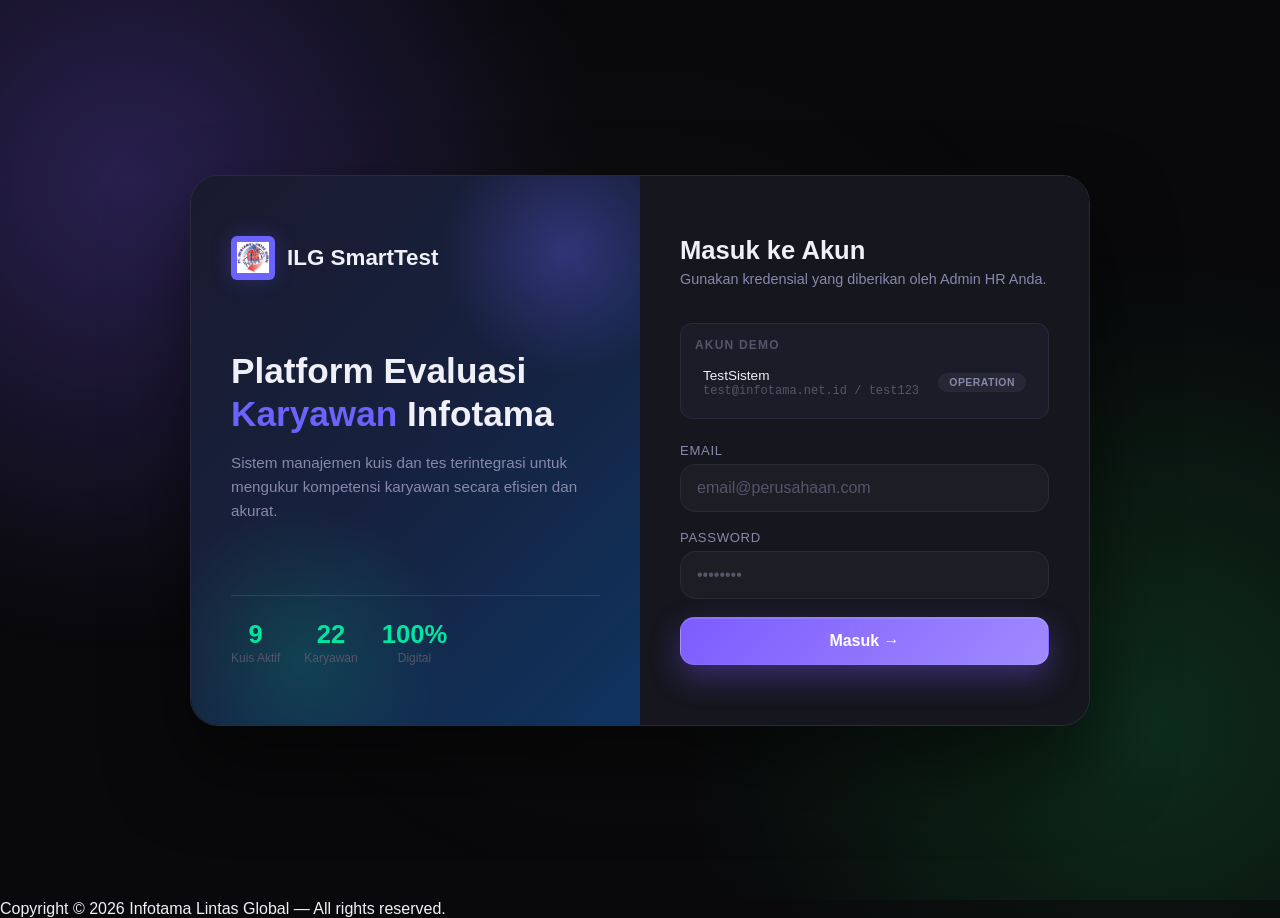
==== commit abcb8d7b: "Update index.html" ====
--- a/index.html
+++ b/index.html
@@ -4,7 +4,7 @@
   <meta charset="UTF-8" />
   <meta name="viewport" content="width=device-width, initial-scale=1.0, maximum-scale=1.0, user-scalable=no">
   <title>ILG SmartTest — Sistem Kuis Karyawan</title>
- 
+
   <link rel="preconnect" href="https://fonts.googleapis.com" />
   <link rel="preconnect" href="https://fonts.gstatic.com" crossorigin />
   <link href="https://fonts.googleapis.com/css2?family=Syne:wght@400;600;700;800&family=DM+Sans:ital,wght@0,300;0,400;0,500;0,700&display=swap" rel="stylesheet" />
@@ -13,15 +13,15 @@
   <link rel="stylesheet" href="style-modern-saas-2025.css">
 </head>
 <body>
- 
+
   <!-- ==== HAMBURGER MENU ==== -->
   <div id="hb-overlay">
     <button id="hb-toggle" aria-label="Buka menu">
       <span></span><span></span><span></span>
     </button>
- 
+
     <div id="hb-backdrop"></div>
- 
+
     <nav id="hb-drawer">
       <div class="hb-drawer-header">
         <img src="logoilg.jpeg" alt="Logo" class="hb-logo" />
@@ -31,9 +31,9 @@
     </nav>
   </div>
   <!-- ==== END HAMBURGER MENU ==== -->
- 
+
   <div id="app"></div>
- 
+
   <script>
     // Sesuaikan daftar ini dengan teks tombol nav yang SUDAH ADA di app Anda.
     // 'match' = teks yang dicari di tombol/link nav yang dirender bundle1.min.js.
@@ -44,13 +44,13 @@
       { label: 'Hasil Saya', match: 'Hasil Saya' },
       { label: 'Keluar', match: 'Keluar' }
     ];
- 
+
     (function () {
       var toggleBtn = document.getElementById('hb-toggle');
       var drawer = document.getElementById('hb-drawer');
       var backdrop = document.getElementById('hb-backdrop');
       var list = document.getElementById('hb-menu-list');
- 
+
       function buildMenu() {
         list.innerHTML = '';
         MENU_ITEMS.forEach(function (item) {
@@ -67,7 +67,7 @@
           list.appendChild(li);
         });
       }
- 
+
       // Cari elemen nav yang SUDAH dirender oleh bundle1.min.js berdasarkan
       // teksnya, lalu "klik" elemen itu — supaya routing SPA yang sudah ada tetap dipakai.
       function triggerExistingNav(matchText) {
@@ -82,7 +82,7 @@
         }
         console.warn('[hamburger] Tombol nav dengan teks "' + matchText + '" tidak ditemukan di halaman ini.');
       }
- 
+
       function openDrawer() {
         drawer.classList.add('open');
         backdrop.classList.add('show');
@@ -93,33 +93,43 @@
         backdrop.classList.remove('show');
         toggleBtn.classList.remove('open');
       }
- 
+
       toggleBtn.addEventListener('click', function () {
-        drawer.classList.contains('open') ? closeDrawer() : openDrawer();
+        if (window.innerWidth > 768) {
+          // Desktop: collapse/expand sidebar asli, bukan buka drawer overlay
+          document.body.classList.toggle('sidebar-collapsed');
+          toggleBtn.classList.toggle('open');
+        } else {
+          // Mobile: tetap pakai drawer overlay seperti biasa
+          drawer.classList.contains('open') ? closeDrawer() : openDrawer();
+        }
       });
       backdrop.addEventListener('click', closeDrawer);
- 
-      buildMenu();
+
+      // Hamburger cuma muncul setelah login (saat sidebar sudah dirender App).
+      // Karena app ini SPA yang me-render ulang #app, kita pantau perubahannya.
       function updateVisibility() {
         var loggedIn = !!document.querySelector('#app .sidebar');
         toggleBtn.classList.toggle('visible', loggedIn);
         if (!loggedIn) closeDrawer(); // auto-tutup drawer kalau balik ke login (misal logout)
       }
-      
+
       var appEl = document.getElementById('app');
       if (appEl) {
         new MutationObserver(updateVisibility).observe(appEl, { childList: true, subtree: true });
       }
       updateVisibility(); // cek langsung saat pertama load
+
+      buildMenu();
     })();
   </script>
- 
+
   <script src="bundle1.min.js"></script>
- 
+
   <footer class="site-footer">
     Copyright &copy; 2026 Infotama Lintas Global &mdash; All rights reserved.
   </footer>
- 
+
   <script>
     if ('serviceWorker' in navigator) {
       navigator.serviceWorker.register('/pwa/sw.js');
@@ -131,6 +141,6 @@
       });
     });
   </script>
- 
+
 </body>
 </html>
--- a/style.css
+++ b/style.css
@@ -776,7 +776,6 @@
   border: none;
   background: rgba(20, 18, 40, 0.7);
   backdrop-filter: blur(6px);
-  display: flex;
   flex-direction: column;
   justify-content: center;
   align-items: center;
@@ -824,6 +823,22 @@
   padding-top: 20px;
 }
 #hb-drawer.open { transform: translateX(0); }
+/* ===== SIDEBAR COLLAPSE (Desktop) ===== */
+.sidebar {
+  transition: transform 0.3s ease;
+}
+.main-content {
+  transition: margin-left 0.3s ease;
+}
+
+@media (min-width: 769px) {
+  body.sidebar-collapsed .sidebar {
+    transform: translateX(-100%);
+  }
+  body.sidebar-collapsed .main-content {
+    margin-left: 0;
+  }
+}
  
 .hb-drawer-header {
   display: flex;
